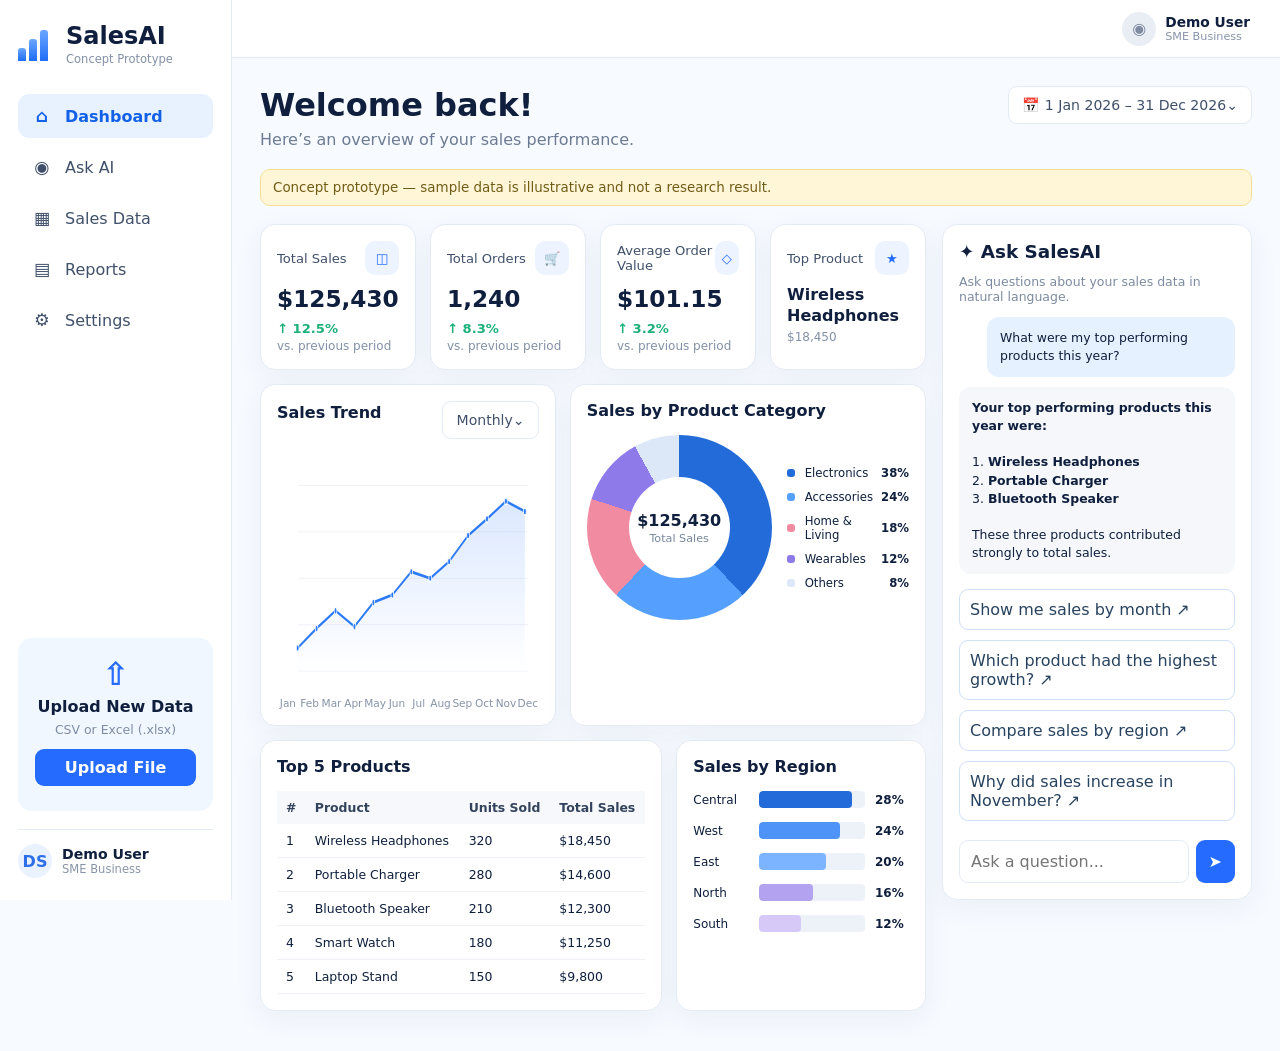
==== index.html @ ad4890ee "Add files via upload" ====
<!DOCTYPE html>
<html lang="en">
<head>
  <meta charset="UTF-8" />
  <meta name="viewport" content="width=device-width, initial-scale=1.0" />
  <title>SalesAI Prototype</title>
  <link rel="stylesheet" href="styles.css" />
</head>
<body>
  <div class="app-shell">
    <aside class="sidebar">
      <div class="brand">
        <div class="brand-icon">
          <span></span><span></span><span></span>
        </div>
        <div>
          <div class="brand-name">SalesAI</div>
          <div class="brand-sub">Concept Prototype</div>
        </div>
      </div>

      <nav class="nav">
        <button class="nav-item active" data-page="dashboard">
          <span class="nav-icon">⌂</span><span>Dashboard</span>
        </button>
        <button class="nav-item" data-page="ask-ai">
          <span class="nav-icon">◉</span><span>Ask AI</span>
        </button>
        <button class="nav-item" data-page="sales-data">
          <span class="nav-icon">▦</span><span>Sales Data</span>
        </button>
        <button class="nav-item" data-page="reports">
          <span class="nav-icon">▤</span><span>Reports</span>
        </button>
        <button class="nav-item" data-page="settings">
          <span class="nav-icon">⚙</span><span>Settings</span>
        </button>
      </nav>

      <div class="sidebar-spacer"></div>

      <div class="upload-card">
        <div class="upload-icon">⇧</div>
        <div class="upload-title">Upload New Data</div>
        <div class="upload-sub">CSV or Excel (.xlsx)</div>
        <label class="upload-btn">
          Upload File
          <input id="file-input" type="file" accept=".csv,.xlsx,.xls" />
        </label>
        <div id="file-name" class="file-name"></div>
      </div>

      <div class="profile">
        <div class="avatar">DS</div>
        <div>
          <div class="profile-name">Demo User</div>
          <div class="profile-sub">SME Business</div>
        </div>
      </div>
    </aside>

    <main class="main">
      <div class="topbar">
        <div class="mobile-brand">SalesAI</div>
        <div class="topbar-right">
          <div class="top-avatar">◉</div>
          <div>
            <div class="top-name">Demo User</div>
            <div class="top-sub">SME Business</div>
          </div>
        </div>
      </div>

      <section id="dashboard" class="page active-page">
        <div class="page-head">
          <div>
            <h1>Welcome back!</h1>
            <p>Here’s an overview of your sales performance.</p>
          </div>
          <div class="date-pill">📅 1 Jan 2026 – 31 Dec 2026⌄</div>
        </div>

        <div class="notice">Concept prototype — sample data is illustrative and not a research result.</div>

        <div class="dashboard-grid">
          <div class="content-column">
            <div class="kpi-grid">
              <div class="kpi-card">
                <div class="kpi-row"><span>Total Sales</span><div class="icon-chip">◫</div></div>
                <div class="kpi-value">$125,430</div>
                <div class="kpi-up">↑ 12.5%</div>
                <div class="muted">vs. previous period</div>
              </div>
              <div class="kpi-card">
                <div class="kpi-row"><span>Total Orders</span><div class="icon-chip">🛒</div></div>
                <div class="kpi-value">1,240</div>
                <div class="kpi-up">↑ 8.3%</div>
                <div class="muted">vs. previous period</div>
              </div>
              <div class="kpi-card">
                <div class="kpi-row"><span>Average Order Value</span><div class="icon-chip">◇</div></div>
                <div class="kpi-value">$101.15</div>
                <div class="kpi-up">↑ 3.2%</div>
                <div class="muted">vs. previous period</div>
              </div>
              <div class="kpi-card">
                <div class="kpi-row"><span>Top Product</span><div class="icon-chip">★</div></div>
                <div class="kpi-value product-name">Wireless Headphones</div>
                <div class="muted">$18,450</div>
              </div>
            </div>

            <div class="chart-row">
              <div class="card chart-card">
                <div class="card-title-row">
                  <h3>Sales Trend</h3>
                  <div class="mini-select">Monthly⌄</div>
                </div>
                <svg class="line-chart" viewBox="0 0 760 280" preserveAspectRatio="none" aria-label="Sales trend chart">
                  <defs>
                    <linearGradient id="areaGradient" x1="0" x2="0" y1="0" y2="1">
                      <stop offset="0%" stop-color="#4c8cff" stop-opacity=".20"/>
                      <stop offset="100%" stop-color="#4c8cff" stop-opacity="0"/>
                    </linearGradient>
                  </defs>
                  <g class="grid-lines">
                    <line x1="60" y1="50" x2="730" y2="50"/>
                    <line x1="60" y1="100" x2="730" y2="100"/>
                    <line x1="60" y1="150" x2="730" y2="150"/>
                    <line x1="60" y1="200" x2="730" y2="200"/>
                    <line x1="60" y1="250" x2="730" y2="250"/>
                  </g>
                  <path class="area" d="M60 225 L115 204 L170 185 L225 202 L280 176 L335 168 L390 143 L445 150 L500 132 L555 104 L610 86 L665 67 L720 78 L720 250 L60 250 Z"/>
                  <polyline class="trend-line" points="60,225 115,204 170,185 225,202 280,176 335,168 390,143 445,150 500,132 555,104 610,86 665,67 720,78"/>
                  <g class="points">
                    <circle cx="60" cy="225" r="4"/><circle cx="115" cy="204" r="4"/><circle cx="170" cy="185" r="4"/>
                    <circle cx="225" cy="202" r="4"/><circle cx="280" cy="176" r="4"/><circle cx="335" cy="168" r="4"/>
                    <circle cx="390" cy="143" r="4"/><circle cx="445" cy="150" r="4"/><circle cx="500" cy="132" r="4"/>
                    <circle cx="555" cy="104" r="4"/><circle cx="610" cy="86" r="4"/><circle cx="665" cy="67" r="4"/>
                    <circle cx="720" cy="78" r="4"/>
                  </g>
                </svg>
                <div class="month-labels">
                  <span>Jan</span><span>Feb</span><span>Mar</span><span>Apr</span><span>May</span><span>Jun</span>
                  <span>Jul</span><span>Aug</span><span>Sep</span><span>Oct</span><span>Nov</span><span>Dec</span>
                </div>
              </div>

              <div class="card donut-card">
                <h3>Sales by Product Category</h3>
                <div class="donut-wrap">
                  <div class="donut">
                    <div class="donut-center">
                      <strong>$125,430</strong>
                      <span>Total Sales</span>
                    </div>
                  </div>
                  <div class="legend">
                    <div><span class="dot d1"></span>Electronics <b>38%</b></div>
                    <div><span class="dot d2"></span>Accessories <b>24%</b></div>
                    <div><span class="dot d3"></span>Home & Living <b>18%</b></div>
                    <div><span class="dot d4"></span>Wearables <b>12%</b></div>
                    <div><span class="dot d5"></span>Others <b>8%</b></div>
                  </div>
                </div>
              </div>
            </div>

            <div class="bottom-row">
              <div class="card table-card">
                <h3>Top 5 Products</h3>
                <div class="table-wrap">
                  <table>
                    <thead><tr><th>#</th><th>Product</th><th>Units Sold</th><th>Total Sales</th></tr></thead>
                    <tbody>
                      <tr><td>1</td><td>Wireless Headphones</td><td>320</td><td>$18,450</td></tr>
                      <tr><td>2</td><td>Portable Charger</td><td>280</td><td>$14,600</td></tr>
                      <tr><td>3</td><td>Bluetooth Speaker</td><td>210</td><td>$12,300</td></tr>
                      <tr><td>4</td><td>Smart Watch</td><td>180</td><td>$11,250</td></tr>
                      <tr><td>5</td><td>Laptop Stand</td><td>150</td><td>$9,800</td></tr>
                    </tbody>
                  </table>
                </div>
              </div>

              <div class="card region-card">
                <h3>Sales by Region</h3>
                <div class="region-row"><span>Central</span><div class="bar-track"><div class="bar b1" style="width:88%"></div></div><b>28%</b></div>
                <div class="region-row"><span>West</span><div class="bar-track"><div class="bar b2" style="width:76%"></div></div><b>24%</b></div>
                <div class="region-row"><span>East</span><div class="bar-track"><div class="bar b3" style="width:63%"></div></div><b>20%</b></div>
                <div class="region-row"><span>North</span><div class="bar-track"><div class="bar b4" style="width:51%"></div></div><b>16%</b></div>
                <div class="region-row"><span>South</span><div class="bar-track"><div class="bar b5" style="width:39%"></div></div><b>12%</b></div>
              </div>
            </div>
          </div>

          <aside class="ai-panel card">
            <div class="ai-title">✦ Ask SalesAI</div>
            <p class="ai-sub">Ask questions about your sales data in natural language.</p>
            <div class="chat user">What were my top performing products this year?</div>
            <div class="chat ai">
              <b>Your top performing products this year were:</b><br><br>
              1. <strong>Wireless Headphones</strong><br>
              2. <strong>Portable Charger</strong><br>
              3. <strong>Bluetooth Speaker</strong><br><br>
              These three products contributed strongly to total sales.
            </div>
            <button class="suggestion" data-q="Show me sales by month">Show me sales by month ↗</button>
            <button class="suggestion" data-q="Which product had the highest growth?">Which product had the highest growth? ↗</button>
            <button class="suggestion" data-q="Compare sales by region">Compare sales by region ↗</button>
            <button class="suggestion" data-q="Why did sales increase in November?">Why did sales increase in November? ↗</button>
            <div class="ask-box">
              <input id="quick-question" placeholder="Ask a question..." />
              <button id="quick-send">➤</button>
            </div>
          </aside>
        </div>
      </section>

      <section id="ask-ai" class="page">
        <div class="page-head">
          <div><h1>Ask SalesAI</h1><p>Explore your business data in natural language.</p></div>
        </div>
        <div class="notice">Simulated interaction for the concept prototype.</div>
        <div class="card ai-page-card">
          <div id="chat-log" class="chat-log">
            <div class="chat user">What were my top-performing products this year?</div>
            <div class="chat ai">Your top-performing products were <strong>Wireless Headphones</strong>, <strong>Portable Charger</strong>, and <strong>Bluetooth Speaker</strong>.</div>
          </div>
          <div class="prompt-grid">
            <button class="prompt-chip">Show me sales by month</button>
            <button class="prompt-chip">Which product had the highest growth?</button>
            <button class="prompt-chip">Compare sales by region</button>
            <button class="prompt-chip">Why did sales increase in November?</button>
          </div>
          <div class="ask-box large">
            <input id="ai-input" placeholder="Ask anything about your sales..." />
            <button id="ai-send">Send</button>
          </div>
        </div>
      </section>

      <section id="sales-data" class="page">
        <div class="page-head">
          <div><h1>Sales Data</h1><p>View, filter and upload your business records.</p></div>
        </div>
        <div class="filter-row">
          <div class="filter-box">Date range<br><strong>Jan – Dec 2026</strong></div>
          <div class="filter-box">Products<br><strong>All products</strong></div>
          <div class="filter-box">Regions<br><strong>All regions</strong></div>
        </div>
        <div class="card data-card">
          <h3>Data Preview</h3>
          <div class="table-wrap">
            <table>
              <thead><tr><th>Date</th><th>Product</th><th>Category</th><th>Region</th><th>Qty</th><th>Revenue</th></tr></thead>
              <tbody>
                <tr><td>2026-01-04</td><td>Wireless Headphones</td><td>Electronics</td><td>Central</td><td>3</td><td>$174</td></tr>
                <tr><td>2026-01-06</td><td>Portable Charger</td><td>Accessories</td><td>West</td><td>4</td><td>$168</td></tr>
                <tr><td>2026-01-09</td><td>Bluetooth Speaker</td><td>Electronics</td><td>East</td><td>2</td><td>$82</td></tr>
                <tr><td>2026-01-10</td><td>Smart Watch</td><td>Wearables</td><td>Central</td><td>1</td><td>$63</td></tr>
                <tr><td>2026-01-12</td><td>Laptop Stand</td><td>Home & Living</td><td>South</td><td>2</td><td>$98</td></tr>
              </tbody>
            </table>
          </div>
        </div>
        <div class="card upload-big">
          <div class="upload-icon big">⇧</div>
          <h3>Upload New Data</h3>
          <p>CSV or Excel files can be added here in the future system.</p>
          <button class="primary-btn" id="fake-upload">Choose File</button>
        </div>
      </section>

      <section id="reports" class="page">
        <div class="page-head">
          <div><h1>Reports</h1><p>Example reports generated from business data.</p></div>
        </div>
        <div class="report-grid">
          <div class="report-card blue">
            <div class="report-icon">▤</div>
            <h3>Monthly Sales Report</h3>
            <p>Revenue, order volume, products and monthly trends.</p>
            <button class="secondary-btn">Preview</button>
          </div>
          <div class="report-card green">
            <div class="report-icon">★</div>
            <h3>Product Performance</h3>
            <p>Top products, low performers and category contribution.</p>
            <button class="secondary-btn">Preview</button>
          </div>
          <div class="report-card purple">
            <div class="report-icon">✦</div>
            <h3>AI Insight Summary</h3>
            <p>Plain-language summary of notable patterns and changes.</p>
            <button class="secondary-btn">Preview</button>
          </div>
        </div>
        <div class="card data-card">
          <h3>Recent Reports</h3>
          <div class="table-wrap">
            <table>
              <thead><tr><th>Report</th><th>Type</th><th>Status</th></tr></thead>
              <tbody>
                <tr><td>August Sales Summary</td><td>Monthly</td><td><span class="status-ready">Ready</span></td></tr>
                <tr><td>Q2 Product Performance</td><td>Product</td><td><span class="status-ready">Ready</span></td></tr>
                <tr><td>Regional Sales Review</td><td>Regional</td><td><span class="status-ready">Ready</span></td></tr>
              </tbody>
            </table>
          </div>
        </div>
      </section>

      <section id="settings" class="page">
        <div class="page-head">
          <div><h1>Settings</h1><p>Example account and dashboard preferences.</p></div>
        </div>
        <div class="settings-grid">
          <div class="card form-card">
            <label>Business Name<input value="Demo SME" /></label>
            <label>Industry<select><option>Retail</option><option>Food & Beverage</option><option>Online Business</option><option>Services</option></select></label>
            <label>Currency<select><option>BND</option><option>USD</option><option>MYR</option><option>SGD</option></select></label>
            <label>Default period<select><option>This year</option><option>This month</option><option>Last 3 months</option></select></label>
            <button class="primary-btn">Save Settings</button>
          </div>
          <div class="card settings-side">
            <h3>Preferences</h3>
            <div class="toggle-row"><span>Show AI explanations automatically</span><div class="switch on"></div></div>
            <div class="toggle-row"><span>Monthly summary notifications</span><div class="switch"></div></div>
            <div class="toggle-row"><span>Compact dashboard view</span><div class="switch"></div></div>
          </div>
        </div>
      </section>
    </main>
  </div>

  <div id="toast" class="toast"></div>
  <script src="script.js"></script>
</body>
</html>
---- styles.css ----
:root{
  --bg:#f7faff;
  --card:#ffffff;
  --text:#0f1f3d;
  --muted:#6c7b92;
  --line:#e5ebf4;
  --blue:#246bfe;
  --blue2:#5f9cff;
  --green:#1db17a;
  --purple:#8f7aea;
  --pink:#ef8aa8;
  --shadow:0 8px 30px rgba(34,65,115,.06);
}
*{box-sizing:border-box}
body{margin:0;font-family:Inter,ui-sans-serif,system-ui,-apple-system,BlinkMacSystemFont,"Segoe UI",sans-serif;background:var(--bg);color:var(--text)}
button,input,select{font:inherit}
button{cursor:pointer}
.app-shell{display:flex;min-height:100vh}
.sidebar{position:fixed;left:0;top:0;bottom:0;width:232px;background:#fff;border-right:1px solid var(--line);padding:22px 18px;display:flex;flex-direction:column;z-index:20}
.brand{display:flex;gap:12px;align-items:center;margin-bottom:28px}
.brand-icon{display:flex;align-items:flex-end;gap:3px;width:36px;height:34px}
.brand-icon span{display:block;width:8px;border-radius:3px 3px 0 0;background:linear-gradient(180deg,#6ca7ff,#1f6df6)}
.brand-icon span:nth-child(1){height:13px}.brand-icon span:nth-child(2){height:22px}.brand-icon span:nth-child(3){height:31px}
.brand-name{font-size:1.5rem;font-weight:800}.brand-sub{font-size:.72rem;color:#8391a6;margin-top:2px}
.nav{display:grid;gap:7px}.nav-item{display:flex;align-items:center;gap:12px;padding:12px 13px;border:0;border-radius:11px;background:transparent;color:#40506a;text-align:left}
.nav-item:hover{background:#f3f7fd}.nav-item.active{background:#e8f2ff;color:#1261e8;font-weight:700}
.nav-icon{font-size:1.1rem;width:22px;text-align:center}
.sidebar-spacer{flex:1}
.upload-card{background:#f1f7ff;border-radius:14px;padding:17px;text-align:center;margin-bottom:18px}
.upload-icon{font-size:2rem;color:var(--blue);font-weight:700}.upload-title{font-weight:700;margin-top:4px}.upload-sub{font-size:.78rem;color:#7e8da4;margin:6px 0 12px}
.upload-btn{display:block;background:var(--blue);color:#fff;border-radius:9px;padding:9px 12px;font-weight:700}.upload-btn input{display:none}.file-name{font-size:.7rem;color:#51617a;margin-top:8px;word-break:break-word}
.profile{display:flex;align-items:center;gap:10px;border-top:1px solid var(--line);padding-top:14px}.avatar{width:34px;height:34px;border-radius:50%;background:#eaf2ff;color:#2d6fe8;display:grid;place-items:center;font-weight:800}.profile-name{font-size:.88rem;font-weight:700}.profile-sub{font-size:.72rem;color:#8995a8}
.main{margin-left:232px;width:calc(100% - 232px);min-height:100vh}
.topbar{height:58px;background:#fff;border-bottom:1px solid var(--line);display:flex;align-items:center;justify-content:flex-end;padding:0 30px;position:sticky;top:0;z-index:15}
.topbar-right{display:flex;align-items:center;gap:9px}.top-avatar{width:34px;height:34px;border-radius:50%;background:#e9edf4;display:grid;place-items:center;color:#7f8ba0}.top-name{font-size:.86rem;font-weight:700}.top-sub{font-size:.7rem;color:#8794a8}
.mobile-brand{display:none;font-weight:800}
.page{display:none;padding:28px 28px 40px}.active-page{display:block}
.page-head{display:flex;justify-content:space-between;align-items:flex-start;margin-bottom:20px}.page-head h1{margin:0;font-size:2rem}.page-head p{margin:6px 0 0;color:var(--muted)}
.date-pill,.mini-select{border:1px solid var(--line);background:#fff;border-radius:9px;padding:10px 13px;color:#40506a;font-size:.88rem}
.notice{background:#fff6d7;border:1px solid #f6df95;color:#715c17;border-radius:10px;padding:10px 12px;margin-bottom:18px;font-size:.84rem}
.dashboard-grid{display:grid;grid-template-columns:minmax(0,1fr) 310px;gap:16px}.content-column{min-width:0}
.kpi-grid{display:grid;grid-template-columns:repeat(4,minmax(0,1fr));gap:14px}.kpi-card,.card{background:#fff;border:1px solid var(--line);border-radius:15px;box-shadow:var(--shadow)}
.kpi-card{padding:16px;min-height:132px}.kpi-row{display:flex;justify-content:space-between;align-items:center;color:#40506a;font-size:.82rem}.icon-chip{width:34px;height:34px;border-radius:10px;background:#edf4ff;display:grid;place-items:center;color:var(--blue)}
.kpi-value{font-size:1.45rem;font-weight:800;margin-top:10px}.product-name{font-size:1rem;line-height:1.3}.kpi-up{color:var(--green);font-weight:800;margin-top:9px;font-size:.82rem}.muted{color:#8290a6;font-size:.75rem;margin-top:3px}
.chart-row,.bottom-row{display:grid;grid-template-columns:1.45fr .9fr;gap:14px;margin-top:14px}.card{padding:16px}.card h3{margin:0 0 15px;font-size:1rem}.card-title-row{display:flex;align-items:center;justify-content:space-between}
.line-chart{width:100%;height:260px}.grid-lines line{stroke:#e8edf5;stroke-width:1}.area{fill:url(#areaGradient)}.trend-line{fill:none;stroke:#2c7af7;stroke-width:3}.points circle{fill:#2c7af7;stroke:#fff;stroke-width:2}.month-labels{display:grid;grid-template-columns:repeat(12,1fr);font-size:.66rem;color:#8592a6;text-align:center;margin-top:-6px}
.donut-wrap{display:flex;align-items:center;justify-content:space-between;gap:15px}.donut{width:185px;height:185px;border-radius:50%;background:conic-gradient(#236bd8 0 38%,#55a0ff 38% 62%,#f08ba2 62% 80%,#8f7aea 80% 92%,#dce7f7 92% 100%);position:relative}.donut:after{content:"";position:absolute;inset:42px;background:#fff;border-radius:50%}.donut-center{position:absolute;inset:0;z-index:2;display:grid;place-content:center;text-align:center}.donut-center strong{font-size:1rem}.donut-center span{font-size:.7rem;color:#78879c;margin-top:2px}.legend{flex:1;display:grid;gap:10px;font-size:.73rem}.legend div{display:grid;grid-template-columns:10px 1fr auto;gap:8px;align-items:center}.dot{width:8px;height:8px;border-radius:3px}.d1{background:#236bd8}.d2{background:#55a0ff}.d3{background:#f08ba2}.d4{background:#8f7aea}.d5{background:#dce7f7}
.table-wrap{overflow-x:auto}table{width:100%;border-collapse:collapse;font-size:.78rem}th{background:#f6f8fc;color:#34435c;text-align:left;padding:9px}td{padding:9px;border-bottom:1px solid #eef2f7}.region-row{display:grid;grid-template-columns:56px 1fr 34px;gap:10px;align-items:center;margin:14px 0;font-size:.75rem}.bar-track{height:17px;background:#edf2f8;border-radius:4px;overflow:hidden}.bar{height:100%;border-radius:4px}.b1{background:#236bd8}.b2{background:#4d93f8}.b3{background:#7db4ff}.b4{background:#b3a2ef}.b5{background:#d7c9f7}
.ai-panel{align-self:start;position:sticky;top:74px}.ai-title{font-size:1.15rem;font-weight:800}.ai-sub{font-size:.78rem;color:#7d8aa0}.chat{border-radius:12px;padding:12px 13px;font-size:.78rem;line-height:1.45;margin:10px 0}.chat.user{background:#e6f1ff;margin-left:28px}.chat.ai{background:#f5f7fb}.suggestion{width:100%;text-align:left;background:#fff;border:1px solid #cfe0f7;border-radius:9px;padding:10px;margin:5px 0;color:#28435f}.suggestion:hover{background:#f5f9ff}.ask-box{display:flex;gap:7px;margin-top:14px}.ask-box input{flex:1;border:1px solid var(--line);border-radius:9px;padding:11px}.ask-box button{border:0;border-radius:9px;background:var(--blue);color:#fff;padding:0 13px}.ask-box.large{margin-top:18px}.chat-log{min-height:240px}.prompt-grid{display:grid;grid-template-columns:repeat(2,minmax(0,1fr));gap:10px}.prompt-chip{border:1px solid #dce7f7;background:#fff;border-radius:10px;padding:11px;text-align:left}
.ai-page-card{max-width:900px}.filter-row{display:grid;grid-template-columns:repeat(3,1fr);gap:12px;margin-bottom:14px}.filter-box{background:#fff;border:1px solid var(--line);border-radius:12px;padding:13px;color:#8390a4;font-size:.76rem}.filter-box strong{display:block;color:#243550;margin-top:5px}
.data-card{margin-bottom:14px}.upload-big{text-align:center;padding:35px}.upload-icon.big{font-size:3rem}.primary-btn,.secondary-btn{border:0;border-radius:9px;padding:10px 14px;font-weight:700}.primary-btn{background:var(--blue);color:#fff}.secondary-btn{background:#fff;border:1px solid var(--line);color:#30425e}
.report-grid{display:grid;grid-template-columns:repeat(3,1fr);gap:14px;margin-bottom:14px}.report-card{border-radius:15px;padding:20px;border:1px solid var(--line)}.report-card.blue{background:#eef6ff}.report-card.green{background:#effaf4}.report-card.purple{background:#f4efff}.report-icon{font-size:1.7rem}.report-card h3{margin:10px 0 6px}.report-card p{color:#64738a;font-size:.82rem}.status-ready{background:#eaf8f0;color:#14825d;padding:4px 8px;border-radius:999px;font-size:.7rem;font-weight:700}
.settings-grid{display:grid;grid-template-columns:1.2fr .8fr;gap:14px}.form-card{display:grid;gap:14px}.form-card label{font-size:.8rem;color:#4c5d75;display:grid;gap:6px}.form-card input,.form-card select{border:1px solid var(--line);border-radius:9px;padding:10px;background:#fff}.settings-side h3{margin-top:0}.toggle-row{display:flex;justify-content:space-between;gap:12px;padding:14px 0;border-bottom:1px solid #eef2f6;font-size:.82rem}.switch{width:42px;height:24px;border-radius:999px;background:#d6dde8;position:relative}.switch:after{content:"";position:absolute;width:18px;height:18px;border-radius:50%;background:#fff;top:3px;left:3px;box-shadow:0 1px 5px rgba(0,0,0,.1)}.switch.on{background:#2f7bf0}.switch.on:after{left:21px}
.toast{position:fixed;right:22px;bottom:22px;background:#12233f;color:#fff;padding:12px 16px;border-radius:10px;box-shadow:0 10px 30px rgba(10,25,50,.2);opacity:0;pointer-events:none;transform:translateY(10px);transition:.2s;z-index:100}.toast.show{opacity:1;transform:none}

@media(max-width:1150px){
  .dashboard-grid{grid-template-columns:1fr}.ai-panel{position:static}
  .kpi-grid{grid-template-columns:repeat(2,1fr)}
}
@media(max-width:860px){
  .sidebar{position:static;width:100%;height:auto;padding:12px;display:block;border-right:0;border-bottom:1px solid var(--line)}
  .brand{margin-bottom:10px}.nav{display:flex;overflow-x:auto}.nav-item{white-space:nowrap}.sidebar-spacer,.upload-card,.profile{display:none}
  .main{margin-left:0;width:100%}.topbar{display:none}.page{padding:18px}.chart-row,.bottom-row,.report-grid,.settings-grid{grid-template-columns:1fr}.kpi-grid{grid-template-columns:1fr 1fr}
  .page-head{gap:12px}.date-pill{display:none}.donut-wrap{justify-content:flex-start}.filter-row{grid-template-columns:1fr}
}
@media(max-width:560px){
  .kpi-grid{grid-template-columns:1fr}.prompt-grid{grid-template-columns:1fr}.page-head h1{font-size:1.55rem}.donut-wrap{flex-direction:column;align-items:flex-start}.month-labels{font-size:.55rem}
}
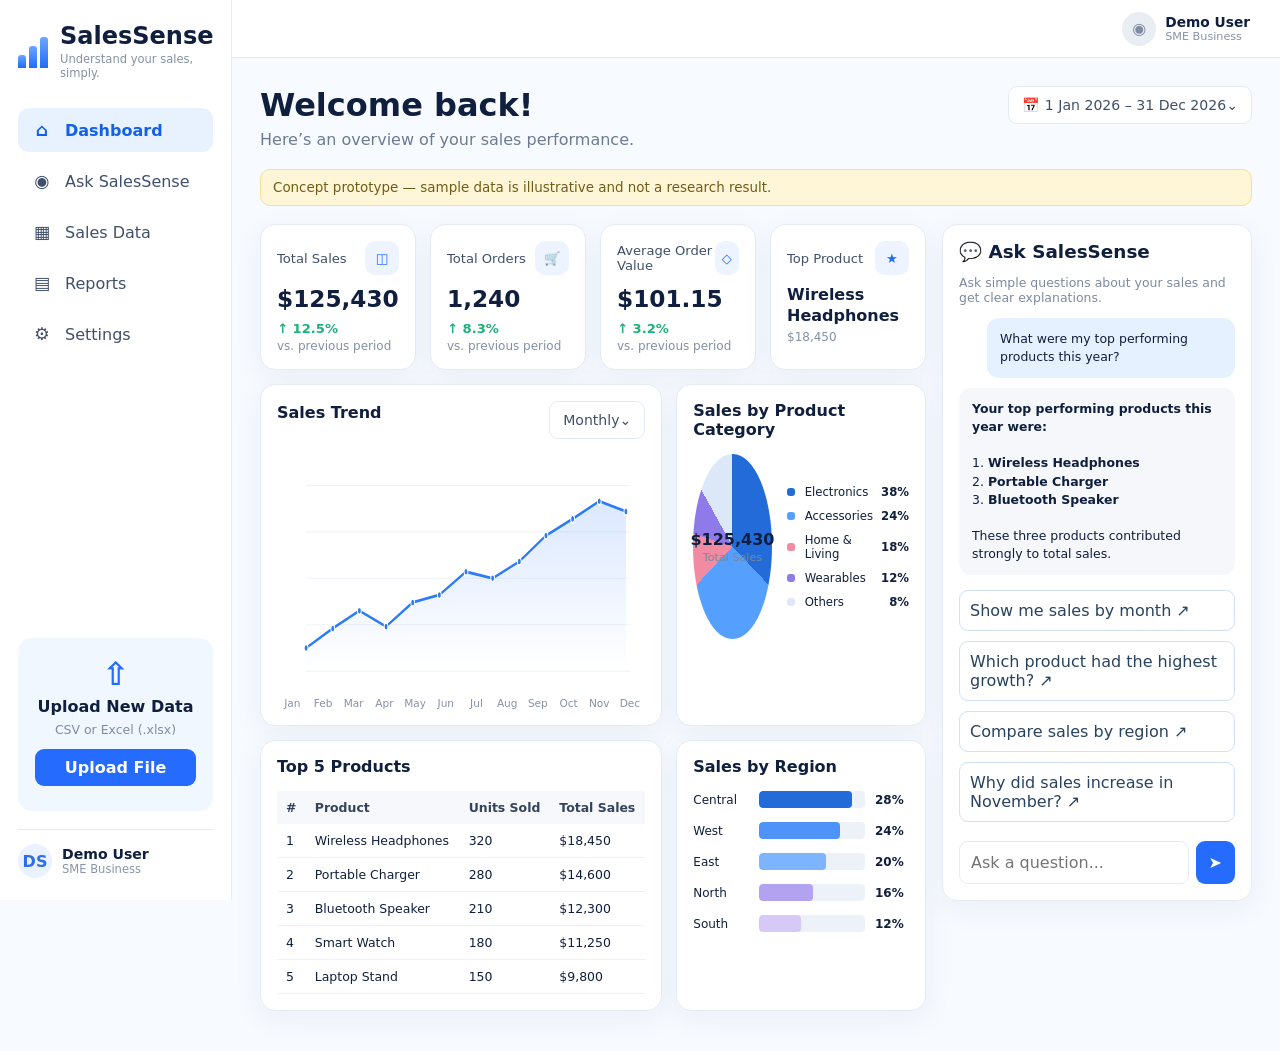
==== commit b23ac107: "Rename SalesSense_Single_File_Prototype.html to index.html" ====
--- a/index.html
+++ b/index.html
@@ -3,8 +3,345 @@
 <head>
   <meta charset="UTF-8" />
   <meta name="viewport" content="width=device-width, initial-scale=1.0" />
-  <title>SalesAI Prototype</title>
-  <link rel="stylesheet" href="styles.css" />
+  <title>SalesSense Prototype</title>
+  <style>
+
+:root{
+  --bg:#f7faff;
+  --card:#ffffff;
+  --text:#0f1f3d;
+  --muted:#6c7b92;
+  --line:#e5ebf4;
+  --blue:#246bfe;
+  --blue2:#5f9cff;
+  --green:#1db17a;
+  --purple:#8f7aea;
+  --pink:#ef8aa8;
+  --shadow:0 8px 30px rgba(34,65,115,.06);
+}
+*{box-sizing:border-box}
+body{margin:0;font-family:Inter,ui-sans-serif,system-ui,-apple-system,BlinkMacSystemFont,"Segoe UI",sans-serif;background:var(--bg);color:var(--text)}
+button,input,select{font:inherit}
+button{cursor:pointer}
+.app-shell{display:flex;min-height:100vh}
+.sidebar{position:fixed;left:0;top:0;bottom:0;width:232px;background:#fff;border-right:1px solid var(--line);padding:22px 18px;display:flex;flex-direction:column;z-index:20}
+.brand{display:flex;gap:12px;align-items:center;margin-bottom:28px}
+.brand-icon{display:flex;align-items:flex-end;gap:3px;width:36px;height:34px}
+.brand-icon span{display:block;width:8px;border-radius:3px 3px 0 0;background:linear-gradient(180deg,#6ca7ff,#1f6df6)}
+.brand-icon span:nth-child(1){height:13px}.brand-icon span:nth-child(2){height:22px}.brand-icon span:nth-child(3){height:31px}
+.brand-name{font-size:1.5rem;font-weight:800}.brand-sub{font-size:.72rem;color:#8391a6;margin-top:2px}
+.nav{display:grid;gap:7px}.nav-item{display:flex;align-items:center;gap:12px;padding:12px 13px;border:0;border-radius:11px;background:transparent;color:#40506a;text-align:left}
+.nav-item:hover{background:#f3f7fd}.nav-item.active{background:#e8f2ff;color:#1261e8;font-weight:700}
+.nav-icon{font-size:1.1rem;width:22px;text-align:center}
+.sidebar-spacer{flex:1}
+.upload-card{background:#f1f7ff;border-radius:14px;padding:17px;text-align:center;margin-bottom:18px}
+.upload-icon{font-size:2rem;color:var(--blue);font-weight:700}.upload-title{font-weight:700;margin-top:4px}.upload-sub{font-size:.78rem;color:#7e8da4;margin:6px 0 12px}
+.upload-btn{display:block;background:var(--blue);color:#fff;border-radius:9px;padding:9px 12px;font-weight:700}.upload-btn input{display:none}.file-name{font-size:.7rem;color:#51617a;margin-top:8px;word-break:break-word}
+.profile{display:flex;align-items:center;gap:10px;border-top:1px solid var(--line);padding-top:14px}.avatar{width:34px;height:34px;border-radius:50%;background:#eaf2ff;color:#2d6fe8;display:grid;place-items:center;font-weight:800}.profile-name{font-size:.88rem;font-weight:700}.profile-sub{font-size:.72rem;color:#8995a8}
+.main{margin-left:232px;width:calc(100% - 232px);min-height:100vh}
+.topbar{height:58px;background:#fff;border-bottom:1px solid var(--line);display:flex;align-items:center;justify-content:flex-end;padding:0 30px;position:sticky;top:0;z-index:15}
+.topbar-right{display:flex;align-items:center;gap:9px}.top-avatar{width:34px;height:34px;border-radius:50%;background:#e9edf4;display:grid;place-items:center;color:#7f8ba0}.top-name{font-size:.86rem;font-weight:700}.top-sub{font-size:.7rem;color:#8794a8}
+.mobile-brand{display:none;font-weight:800}
+.page{display:none;padding:28px 28px 40px}.active-page{display:block}
+.page-head{display:flex;justify-content:space-between;align-items:flex-start;margin-bottom:20px}.page-head h1{margin:0;font-size:2rem}.page-head p{margin:6px 0 0;color:var(--muted)}
+.date-pill,.mini-select{border:1px solid var(--line);background:#fff;border-radius:9px;padding:10px 13px;color:#40506a;font-size:.88rem}
+.notice{background:#fff6d7;border:1px solid #f6df95;color:#715c17;border-radius:10px;padding:10px 12px;margin-bottom:18px;font-size:.84rem}
+.dashboard-grid{display:grid;grid-template-columns:minmax(0,1fr) 310px;gap:16px}.content-column{min-width:0}
+.kpi-grid{display:grid;grid-template-columns:repeat(4,minmax(0,1fr));gap:14px}.kpi-card,.card{background:#fff;border:1px solid var(--line);border-radius:15px;box-shadow:var(--shadow)}
+.kpi-card{padding:16px;min-height:132px}.kpi-row{display:flex;justify-content:space-between;align-items:center;color:#40506a;font-size:.82rem}.icon-chip{width:34px;height:34px;border-radius:10px;background:#edf4ff;display:grid;place-items:center;color:var(--blue)}
+.kpi-value{font-size:1.45rem;font-weight:800;margin-top:10px}.product-name{font-size:1rem;line-height:1.3}.kpi-up{color:var(--green);font-weight:800;margin-top:9px;font-size:.82rem}.muted{color:#8290a6;font-size:.75rem;margin-top:3px}
+.chart-row,.bottom-row{display:grid;grid-template-columns:1.45fr .9fr;gap:14px;margin-top:14px}.card{padding:16px}.card h3{margin:0 0 15px;font-size:1rem}.card-title-row{display:flex;align-items:center;justify-content:space-between}
+.line-chart{width:100%;height:260px}.grid-lines line{stroke:#e8edf5;stroke-width:1}.area{fill:url(#areaGradient)}.trend-line{fill:none;stroke:#2c7af7;stroke-width:3}.points circle{fill:#2c7af7;stroke:#fff;stroke-width:2}.month-labels{display:grid;grid-template-columns:repeat(12,1fr);font-size:.66rem;color:#8592a6;text-align:center;margin-top:-6px}
+.donut-wrap{display:flex;align-items:center;justify-content:space-between;gap:15px}.donut{width:185px;height:185px;border-radius:50%;background:conic-gradient(#236bd8 0 38%,#55a0ff 38% 62%,#f08ba2 62% 80%,#8f7aea 80% 92%,#dce7f7 92% 100%);position:relative}.donut:after{content:"";position:absolute;inset:42px;background:#fff;border-radius:50%}.donut-center{position:absolute;inset:0;z-index:2;display:grid;place-content:center;text-align:center}.donut-center strong{font-size:1rem}.donut-center span{font-size:.7rem;color:#78879c;margin-top:2px}.legend{flex:1;display:grid;gap:10px;font-size:.73rem}.legend div{display:grid;grid-template-columns:10px 1fr auto;gap:8px;align-items:center}.dot{width:8px;height:8px;border-radius:3px}.d1{background:#236bd8}.d2{background:#55a0ff}.d3{background:#f08ba2}.d4{background:#8f7aea}.d5{background:#dce7f7}
+.table-wrap{overflow-x:auto}table{width:100%;border-collapse:collapse;font-size:.78rem}th{background:#f6f8fc;color:#34435c;text-align:left;padding:9px}td{padding:9px;border-bottom:1px solid #eef2f7}.region-row{display:grid;grid-template-columns:56px 1fr 34px;gap:10px;align-items:center;margin:14px 0;font-size:.75rem}.bar-track{height:17px;background:#edf2f8;border-radius:4px;overflow:hidden}.bar{height:100%;border-radius:4px}.b1{background:#236bd8}.b2{background:#4d93f8}.b3{background:#7db4ff}.b4{background:#b3a2ef}.b5{background:#d7c9f7}
+.ai-panel{align-self:start;position:sticky;top:74px}.ai-title{font-size:1.15rem;font-weight:800}.ai-sub{font-size:.78rem;color:#7d8aa0}.chat{border-radius:12px;padding:12px 13px;font-size:.78rem;line-height:1.45;margin:10px 0}.chat.user{background:#e6f1ff;margin-left:28px}.chat.ai{background:#f5f7fb}.suggestion{width:100%;text-align:left;background:#fff;border:1px solid #cfe0f7;border-radius:9px;padding:10px;margin:5px 0;color:#28435f}.suggestion:hover{background:#f5f9ff}.ask-box{display:flex;gap:7px;margin-top:14px}.ask-box input{flex:1;border:1px solid var(--line);border-radius:9px;padding:11px}.ask-box button{border:0;border-radius:9px;background:var(--blue);color:#fff;padding:0 13px}.ask-box.large{margin-top:18px}.chat-log{min-height:240px}.prompt-grid{display:grid;grid-template-columns:repeat(2,minmax(0,1fr));gap:10px}.prompt-chip{border:1px solid #dce7f7;background:#fff;border-radius:10px;padding:11px;text-align:left}
+.ai-page-card{max-width:900px}.filter-row{display:grid;grid-template-columns:repeat(3,1fr);gap:12px;margin-bottom:14px}.filter-box{background:#fff;border:1px solid var(--line);border-radius:12px;padding:13px;color:#8390a4;font-size:.76rem}.filter-box strong{display:block;color:#243550;margin-top:5px}
+.data-card{margin-bottom:14px}.upload-big{text-align:center;padding:35px}.upload-icon.big{font-size:3rem}.primary-btn,.secondary-btn{border:0;border-radius:9px;padding:10px 14px;font-weight:700}.primary-btn{background:var(--blue);color:#fff}.secondary-btn{background:#fff;border:1px solid var(--line);color:#30425e}
+.report-grid{display:grid;grid-template-columns:repeat(3,1fr);gap:14px;margin-bottom:14px}.report-card{border-radius:15px;padding:20px;border:1px solid var(--line)}.report-card.blue{background:#eef6ff}.report-card.green{background:#effaf4}.report-card.purple{background:#f4efff}.report-icon{font-size:1.7rem}.report-card h3{margin:10px 0 6px}.report-card p{color:#64738a;font-size:.82rem}.status-ready{background:#eaf8f0;color:#14825d;padding:4px 8px;border-radius:999px;font-size:.7rem;font-weight:700}
+.settings-grid{display:grid;grid-template-columns:1.2fr .8fr;gap:14px}.form-card{display:grid;gap:14px}.form-card label{font-size:.8rem;color:#4c5d75;display:grid;gap:6px}.form-card input,.form-card select{border:1px solid var(--line);border-radius:9px;padding:10px;background:#fff}.settings-side h3{margin-top:0}.toggle-row{display:flex;justify-content:space-between;gap:12px;padding:14px 0;border-bottom:1px solid #eef2f6;font-size:.82rem}.switch{width:42px;height:24px;border-radius:999px;background:#d6dde8;position:relative}.switch:after{content:"";position:absolute;width:18px;height:18px;border-radius:50%;background:#fff;top:3px;left:3px;box-shadow:0 1px 5px rgba(0,0,0,.1)}.switch.on{background:#2f7bf0}.switch.on:after{left:21px}
+.toast{position:fixed;right:22px;bottom:22px;background:#12233f;color:#fff;padding:12px 16px;border-radius:10px;box-shadow:0 10px 30px rgba(10,25,50,.2);opacity:0;pointer-events:none;transform:translateY(10px);transition:.2s;z-index:100}.toast.show{opacity:1;transform:none}
+
+@media(max-width:1150px){
+  .dashboard-grid{grid-template-columns:1fr}.ai-panel{position:static}
+  .kpi-grid{grid-template-columns:repeat(2,1fr)}
+}
+@media(max-width:860px){
+  .sidebar{position:static;width:100%;height:auto;padding:12px;display:block;border-right:0;border-bottom:1px solid var(--line)}
+  .brand{margin-bottom:10px}.nav{display:flex;overflow-x:auto}.nav-item{white-space:nowrap}.sidebar-spacer,.upload-card,.profile{display:none}
+  .main{margin-left:0;width:100%}.topbar{display:none}.page{padding:18px}.chart-row,.bottom-row,.report-grid,.settings-grid{grid-template-columns:1fr}.kpi-grid{grid-template-columns:1fr 1fr}
+  .page-head{gap:12px}.date-pill{display:none}.donut-wrap{justify-content:flex-start}.filter-row{grid-template-columns:1fr}
+}
+@media(max-width:560px){
+  .kpi-grid{grid-template-columns:1fr}.prompt-grid{grid-template-columns:1fr}.page-head h1{font-size:1.55rem}.donut-wrap{flex-direction:column;align-items:flex-start}.month-labels{font-size:.55rem}
+}
+
+
+/* =========================================================
+   SalesSense responsive mobile enhancements
+   ========================================================= */
+
+.mobile-nav-label,
+.mobile-tip { display:none; }
+
+.content-column,
+.card,
+.kpi-card,
+.ai-panel,
+.table-card,
+.region-card,
+.chart-card,
+.donut-card { min-width:0; }
+
+svg, img { max-width:100%; }
+
+.table-wrap {
+    width:100%;
+    overflow-x:auto;
+    -webkit-overflow-scrolling:touch;
+}
+
+/* Tablet */
+@media (max-width:1050px) {
+    .dashboard-grid { grid-template-columns:1fr; }
+    .ai-panel { position:static; top:auto; }
+    .chart-row,
+    .bottom-row { grid-template-columns:1fr 1fr; }
+}
+
+/* Phones and small tablets */
+@media (max-width:760px) {
+    body { overflow-x:hidden; }
+
+    .app-shell {
+        display:block;
+        min-height:100vh;
+    }
+
+    .sidebar {
+        position:sticky;
+        top:0;
+        left:auto;
+        bottom:auto;
+        width:100%;
+        height:auto;
+        padding:10px 12px 8px;
+        display:block;
+        background:rgba(255,255,255,.98);
+        border-right:0;
+        border-bottom:1px solid var(--line);
+        z-index:50;
+        backdrop-filter:blur(10px);
+    }
+
+    .brand {
+        margin:0 0 8px;
+        gap:9px;
+    }
+    .brand-icon {
+        width:27px;
+        height:27px;
+    }
+    .brand-icon span { width:6px; }
+    .brand-icon span:nth-child(1){height:10px}
+    .brand-icon span:nth-child(2){height:17px}
+    .brand-icon span:nth-child(3){height:24px}
+    .brand-name { font-size:1.05rem; }
+    .brand-sub {
+        font-size:.62rem;
+        max-width:none;
+    }
+
+    .mobile-nav-label {
+        display:block;
+        font-size:.66rem;
+        color:#8490a4;
+        margin:2px 0 5px;
+    }
+
+    .nav {
+        display:flex;
+        gap:7px;
+        overflow-x:auto;
+        padding-bottom:3px;
+        scrollbar-width:none;
+        -webkit-overflow-scrolling:touch;
+    }
+    .nav::-webkit-scrollbar { display:none; }
+
+    .nav-item {
+        flex:0 0 auto;
+        min-height:42px;
+        padding:9px 11px;
+        border:1px solid #e7edf6;
+        border-radius:10px;
+        background:#fff;
+        white-space:nowrap;
+        font-size:.78rem;
+    }
+    .nav-item.active {
+        background:#e8f2ff;
+        border-color:#cddffc;
+    }
+    .nav-icon {
+        width:auto;
+        font-size:.9rem;
+    }
+
+    .sidebar-spacer,
+    .sidebar > .upload-card,
+    .sidebar > .profile {
+        display:none;
+    }
+
+    .main {
+        margin-left:0;
+        width:100%;
+        min-width:0;
+    }
+
+    .topbar { display:none; }
+
+    .page {
+        padding:15px 12px 28px;
+    }
+
+    .page-head {
+        display:block;
+        margin-bottom:14px;
+    }
+    .page-head h1 { font-size:1.55rem; }
+    .page-head p {
+        font-size:.88rem;
+        line-height:1.45;
+    }
+    .date-pill { display:none; }
+
+    .notice {
+        font-size:.74rem;
+        line-height:1.4;
+        padding:9px 10px;
+        margin-bottom:8px;
+    }
+    .mobile-tip {
+        display:block;
+        color:#738197;
+        font-size:.7rem;
+        margin:0 0 13px;
+    }
+
+    .kpi-grid {
+        grid-template-columns:repeat(2,minmax(0,1fr));
+        gap:9px;
+    }
+    .kpi-card {
+        min-height:112px;
+        padding:13px;
+        border-radius:14px;
+    }
+    .kpi-label { font-size:.72rem; }
+    .kpi-value {
+        font-size:1.15rem;
+        overflow-wrap:anywhere;
+    }
+    .product-name { font-size:.85rem; }
+    .kpi-delta,
+    .kpi-muted { font-size:.68rem; }
+
+    .dashboard-grid,
+    .chart-row,
+    .bottom-row,
+    .report-grid,
+    .settings-grid,
+    .filter-row {
+        grid-template-columns:1fr;
+        gap:10px;
+    }
+
+    .card {
+        border-radius:14px;
+        padding:13px;
+    }
+    .card h3 { font-size:.95rem; }
+
+    .line-chart { height:220px; }
+    .month-labels {
+        font-size:.55rem;
+        gap:0;
+    }
+    .mini-select {
+        font-size:.68rem;
+        padding:7px 9px;
+    }
+
+    .donut-wrap {
+        flex-direction:column;
+        align-items:center;
+        gap:12px;
+    }
+    .donut {
+        width:165px;
+        height:165px;
+    }
+    .donut:after { inset:38px; }
+    .legend { width:100%; }
+
+    table {
+        min-width:560px;
+        font-size:.72rem;
+    }
+    th, td { white-space:nowrap; }
+
+    .region-row {
+        grid-template-columns:54px minmax(0,1fr) 30px;
+        gap:7px;
+    }
+
+    .ai-panel { position:static; }
+    .chat {
+        max-width:94%;
+        font-size:.76rem;
+    }
+    .chat.user { margin-left:18px; }
+    .prompt-grid { grid-template-columns:1fr; }
+    .prompt-chip,
+    .suggestion {
+        min-height:44px;
+        font-size:.76rem;
+    }
+    .ask-box { gap:6px; }
+    .ask-box input {
+        min-width:0;
+        font-size:.8rem;
+    }
+    .ask-box button {
+        min-width:46px;
+        min-height:44px;
+    }
+
+    .filter-box { min-height:64px; }
+
+    .report-card { padding:16px; }
+    .form-card input,
+    .form-card select,
+    .primary-btn,
+    .secondary-btn {
+        min-height:44px;
+    }
+}
+
+/* Very small phones */
+@media (max-width:420px) {
+    .page {
+        padding-left:10px;
+        padding-right:10px;
+    }
+    .kpi-grid { grid-template-columns:1fr; }
+    .kpi-card { min-height:auto; }
+    .page-head h1 { font-size:1.4rem; }
+    .month-labels span:nth-child(even) { display:none; }
+}
+
+</style>
 </head>
 <body>
   <div class="app-shell">
@@ -14,17 +351,18 @@
           <span></span><span></span><span></span>
         </div>
         <div>
-          <div class="brand-name">SalesAI</div>
-          <div class="brand-sub">Concept Prototype</div>
+          <div class="brand-name">SalesSense</div>
+          <div class="brand-sub">Understand your sales, simply.</div>
         </div>
       </div>
 
+      <div class="mobile-nav-label">Explore SalesSense</div>
       <nav class="nav">
         <button class="nav-item active" data-page="dashboard">
           <span class="nav-icon">⌂</span><span>Dashboard</span>
         </button>
         <button class="nav-item" data-page="ask-ai">
-          <span class="nav-icon">◉</span><span>Ask AI</span>
+          <span class="nav-icon">◉</span><span>Ask SalesSense</span>
         </button>
         <button class="nav-item" data-page="sales-data">
           <span class="nav-icon">▦</span><span>Sales Data</span>
@@ -61,7 +399,7 @@
 
     <main class="main">
       <div class="topbar">
-        <div class="mobile-brand">SalesAI</div>
+        <div class="mobile-brand">SalesSense</div>
         <div class="topbar-right">
           <div class="top-avatar">◉</div>
           <div>
@@ -81,6 +419,7 @@
         </div>
 
         <div class="notice">Concept prototype — sample data is illustrative and not a research result.</div>
+<div class="mobile-tip">Swipe the menu above to explore the prototype.</div>
 
         <div class="dashboard-grid">
           <div class="content-column">
@@ -195,8 +534,8 @@
           </div>
 
           <aside class="ai-panel card">
-            <div class="ai-title">✦ Ask SalesAI</div>
-            <p class="ai-sub">Ask questions about your sales data in natural language.</p>
+            <div class="ai-title">💬 Ask SalesSense</div>
+            <p class="ai-sub">Ask simple questions about your sales and get clear explanations.</p>
             <div class="chat user">What were my top performing products this year?</div>
             <div class="chat ai">
               <b>Your top performing products this year were:</b><br><br>
@@ -219,9 +558,9 @@
 
       <section id="ask-ai" class="page">
         <div class="page-head">
-          <div><h1>Ask SalesAI</h1><p>Explore your business data in natural language.</p></div>
-        </div>
-        <div class="notice">Simulated interaction for the concept prototype.</div>
+          <div><h1>Ask SalesSense</h1><p>Explore your business data using simple questions.</p></div>
+        </div>
+        <div class="notice">Example guided interaction for the concept prototype.</div>
         <div class="card ai-page-card">
           <div id="chat-log" class="chat-log">
             <div class="chat user">What were my top-performing products this year?</div>
@@ -291,7 +630,7 @@
           </div>
           <div class="report-card purple">
             <div class="report-icon">✦</div>
-            <h3>AI Insight Summary</h3>
+            <h3>Business Insight Summary</h3>
             <p>Plain-language summary of notable patterns and changes.</p>
             <button class="secondary-btn">Preview</button>
           </div>
@@ -335,6 +674,105 @@
   </div>
 
   <div id="toast" class="toast"></div>
-  <script src="script.js"></script>
+  <script>
+
+const navButtons = document.querySelectorAll('.nav-item');
+const pages = document.querySelectorAll('.page');
+const toast = document.getElementById('toast');
+
+function showPage(id){
+  pages.forEach(p => p.classList.toggle('active-page', p.id === id));
+  navButtons.forEach(b => b.classList.toggle('active', b.dataset.page === id));
+  window.scrollTo({top:0, behavior:'smooth'});
+}
+
+navButtons.forEach(btn => {
+  btn.addEventListener('click', () => showPage(btn.dataset.page));
+});
+
+function showToast(message){
+  toast.textContent = message;
+  toast.classList.add('show');
+  clearTimeout(window.toastTimer);
+  window.toastTimer = setTimeout(()=>toast.classList.remove('show'), 2200);
+}
+
+document.getElementById('file-input')?.addEventListener('change', e => {
+  const file = e.target.files[0];
+  document.getElementById('file-name').textContent = file ? file.name : '';
+  if(file) showToast('Demo upload selected: ' + file.name);
+});
+
+document.getElementById('fake-upload')?.addEventListener('click', () => {
+  showToast('Upload interaction shown for prototype only.');
+});
+
+const quickInput = document.getElementById('quick-question');
+document.querySelectorAll('.suggestion').forEach(btn => {
+  btn.addEventListener('click', () => {
+    quickInput.value = btn.dataset.q;
+    showPage('ask-ai');
+    const aiInput = document.getElementById('ai-input');
+    setTimeout(() => {
+      aiInput.value = btn.dataset.q;
+      aiInput.focus();
+    }, 100);
+  });
+});
+
+document.getElementById('quick-send')?.addEventListener('click', () => {
+  if(!quickInput.value.trim()) return;
+  showPage('ask-ai');
+  const aiInput = document.getElementById('ai-input');
+  setTimeout(() => {
+    aiInput.value = quickInput.value;
+    document.getElementById('ai-send').click();
+  }, 100);
+});
+
+function addChat(text){
+  const log = document.getElementById('chat-log');
+  const user = document.createElement('div');
+  user.className = 'chat user';
+  user.textContent = text;
+  log.appendChild(user);
+
+  const ai = document.createElement('div');
+  ai.className = 'chat ai';
+  ai.innerHTML = '<strong>SalesSense:</strong><br>This is a simulated prototype response. In the full research system, SalesSense would respond using the uploaded sales data and calculated analytics.';
+  log.appendChild(ai);
+  log.scrollTop = log.scrollHeight;
+}
+
+document.getElementById('ai-send')?.addEventListener('click', () => {
+  const input = document.getElementById('ai-input');
+  const text = input.value.trim();
+  if(!text) return;
+  addChat(text);
+  input.value = '';
+});
+
+document.getElementById('ai-input')?.addEventListener('keydown', e => {
+  if(e.key === 'Enter') document.getElementById('ai-send').click();
+});
+
+document.querySelectorAll('.prompt-chip').forEach(btn => {
+  btn.addEventListener('click', () => {
+    document.getElementById('ai-input').value = btn.textContent;
+    document.getElementById('ai-input').focus();
+  });
+});
+
+document.querySelectorAll('.secondary-btn').forEach(btn => {
+  btn.addEventListener('click', () => showToast('Preview shown as a concept feature.'));
+});
+
+document.querySelectorAll('.switch').forEach(sw => {
+  sw.addEventListener('click', () => sw.classList.toggle('on'));
+});
+
+document.querySelector('.primary-btn')?.addEventListener('click', () => showToast('Settings saved in prototype.'));
+
+</script>
 </body>
 </html>
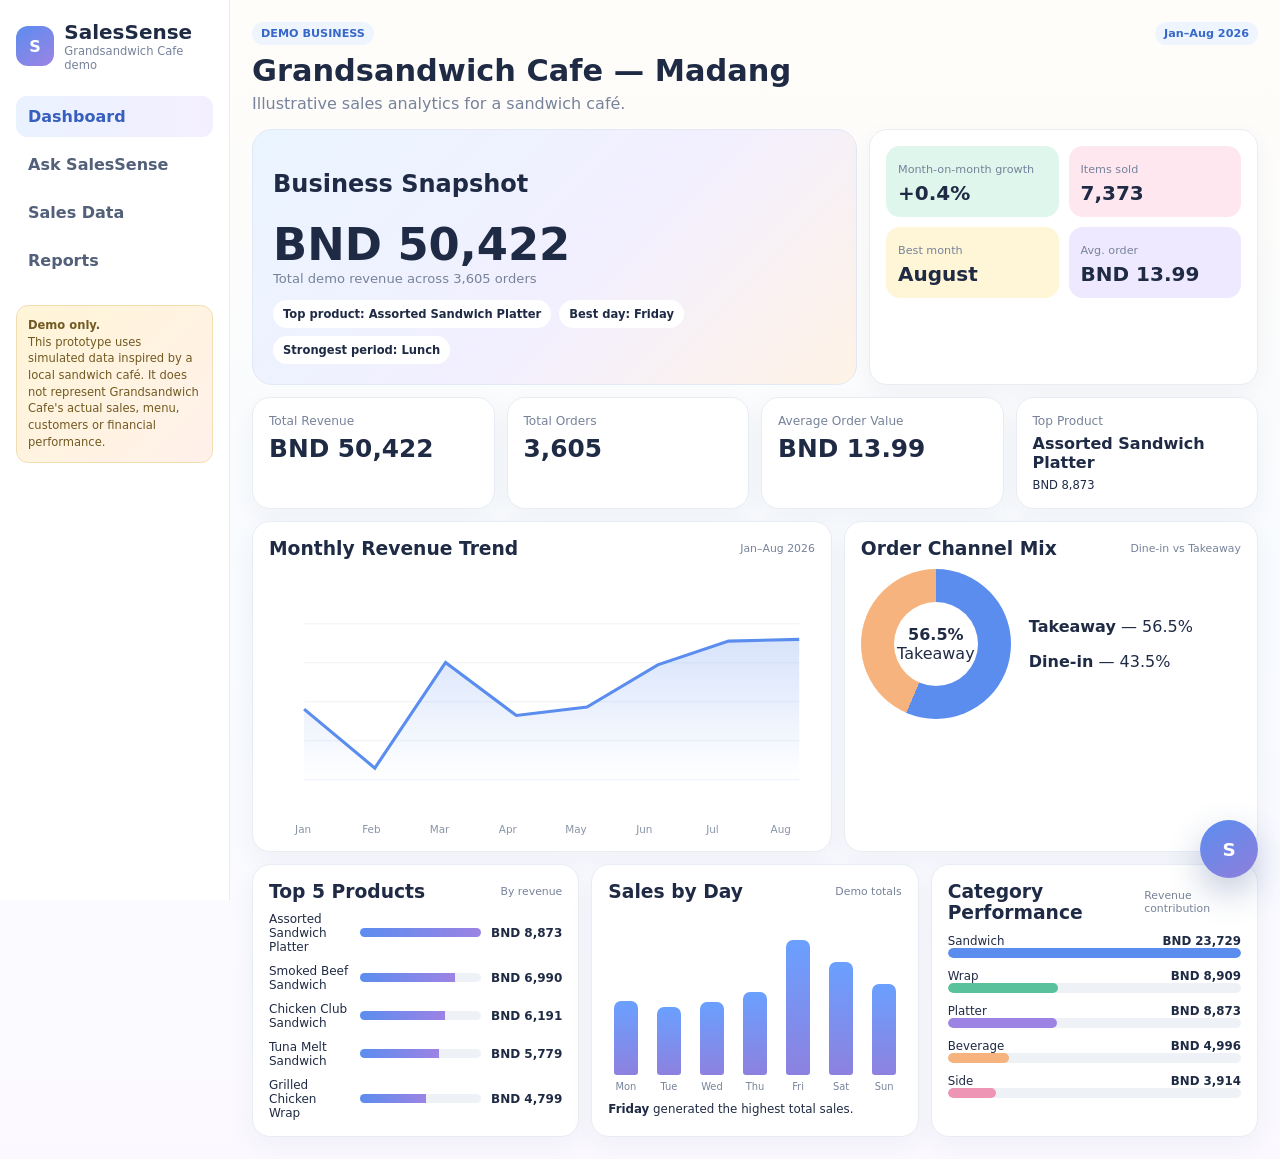
==== commit 333f05b4: "Update index.html" ====
--- a/index.html
+++ b/index.html
@@ -1,778 +1,322 @@
-<!DOCTYPE html>
+<!doctype html>
 <html lang="en">
 <head>
-  <meta charset="UTF-8" />
-  <meta name="viewport" content="width=device-width, initial-scale=1.0" />
-  <title>SalesSense Prototype</title>
-  <style>
-
+<meta charset="utf-8">
+<meta name="viewport" content="width=device-width,initial-scale=1,maximum-scale=1">
+<title>SalesSense — Grandsandwich Demo</title>
+<style>
 :root{
-  --bg:#f7faff;
-  --card:#ffffff;
-  --text:#0f1f3d;
-  --muted:#6c7b92;
-  --line:#e5ebf4;
-  --blue:#246bfe;
-  --blue2:#5f9cff;
-  --green:#1db17a;
-  --purple:#8f7aea;
-  --pink:#ef8aa8;
-  --shadow:0 8px 30px rgba(34,65,115,.06);
-}
-*{box-sizing:border-box}
-body{margin:0;font-family:Inter,ui-sans-serif,system-ui,-apple-system,BlinkMacSystemFont,"Segoe UI",sans-serif;background:var(--bg);color:var(--text)}
-button,input,select{font:inherit}
-button{cursor:pointer}
-.app-shell{display:flex;min-height:100vh}
-.sidebar{position:fixed;left:0;top:0;bottom:0;width:232px;background:#fff;border-right:1px solid var(--line);padding:22px 18px;display:flex;flex-direction:column;z-index:20}
-.brand{display:flex;gap:12px;align-items:center;margin-bottom:28px}
-.brand-icon{display:flex;align-items:flex-end;gap:3px;width:36px;height:34px}
-.brand-icon span{display:block;width:8px;border-radius:3px 3px 0 0;background:linear-gradient(180deg,#6ca7ff,#1f6df6)}
-.brand-icon span:nth-child(1){height:13px}.brand-icon span:nth-child(2){height:22px}.brand-icon span:nth-child(3){height:31px}
-.brand-name{font-size:1.5rem;font-weight:800}.brand-sub{font-size:.72rem;color:#8391a6;margin-top:2px}
-.nav{display:grid;gap:7px}.nav-item{display:flex;align-items:center;gap:12px;padding:12px 13px;border:0;border-radius:11px;background:transparent;color:#40506a;text-align:left}
-.nav-item:hover{background:#f3f7fd}.nav-item.active{background:#e8f2ff;color:#1261e8;font-weight:700}
-.nav-icon{font-size:1.1rem;width:22px;text-align:center}
-.sidebar-spacer{flex:1}
-.upload-card{background:#f1f7ff;border-radius:14px;padding:17px;text-align:center;margin-bottom:18px}
-.upload-icon{font-size:2rem;color:var(--blue);font-weight:700}.upload-title{font-weight:700;margin-top:4px}.upload-sub{font-size:.78rem;color:#7e8da4;margin:6px 0 12px}
-.upload-btn{display:block;background:var(--blue);color:#fff;border-radius:9px;padding:9px 12px;font-weight:700}.upload-btn input{display:none}.file-name{font-size:.7rem;color:#51617a;margin-top:8px;word-break:break-word}
-.profile{display:flex;align-items:center;gap:10px;border-top:1px solid var(--line);padding-top:14px}.avatar{width:34px;height:34px;border-radius:50%;background:#eaf2ff;color:#2d6fe8;display:grid;place-items:center;font-weight:800}.profile-name{font-size:.88rem;font-weight:700}.profile-sub{font-size:.72rem;color:#8995a8}
-.main{margin-left:232px;width:calc(100% - 232px);min-height:100vh}
-.topbar{height:58px;background:#fff;border-bottom:1px solid var(--line);display:flex;align-items:center;justify-content:flex-end;padding:0 30px;position:sticky;top:0;z-index:15}
-.topbar-right{display:flex;align-items:center;gap:9px}.top-avatar{width:34px;height:34px;border-radius:50%;background:#e9edf4;display:grid;place-items:center;color:#7f8ba0}.top-name{font-size:.86rem;font-weight:700}.top-sub{font-size:.7rem;color:#8794a8}
-.mobile-brand{display:none;font-weight:800}
-.page{display:none;padding:28px 28px 40px}.active-page{display:block}
-.page-head{display:flex;justify-content:space-between;align-items:flex-start;margin-bottom:20px}.page-head h1{margin:0;font-size:2rem}.page-head p{margin:6px 0 0;color:var(--muted)}
-.date-pill,.mini-select{border:1px solid var(--line);background:#fff;border-radius:9px;padding:10px 13px;color:#40506a;font-size:.88rem}
-.notice{background:#fff6d7;border:1px solid #f6df95;color:#715c17;border-radius:10px;padding:10px 12px;margin-bottom:18px;font-size:.84rem}
-.dashboard-grid{display:grid;grid-template-columns:minmax(0,1fr) 310px;gap:16px}.content-column{min-width:0}
-.kpi-grid{display:grid;grid-template-columns:repeat(4,minmax(0,1fr));gap:14px}.kpi-card,.card{background:#fff;border:1px solid var(--line);border-radius:15px;box-shadow:var(--shadow)}
-.kpi-card{padding:16px;min-height:132px}.kpi-row{display:flex;justify-content:space-between;align-items:center;color:#40506a;font-size:.82rem}.icon-chip{width:34px;height:34px;border-radius:10px;background:#edf4ff;display:grid;place-items:center;color:var(--blue)}
-.kpi-value{font-size:1.45rem;font-weight:800;margin-top:10px}.product-name{font-size:1rem;line-height:1.3}.kpi-up{color:var(--green);font-weight:800;margin-top:9px;font-size:.82rem}.muted{color:#8290a6;font-size:.75rem;margin-top:3px}
-.chart-row,.bottom-row{display:grid;grid-template-columns:1.45fr .9fr;gap:14px;margin-top:14px}.card{padding:16px}.card h3{margin:0 0 15px;font-size:1rem}.card-title-row{display:flex;align-items:center;justify-content:space-between}
-.line-chart{width:100%;height:260px}.grid-lines line{stroke:#e8edf5;stroke-width:1}.area{fill:url(#areaGradient)}.trend-line{fill:none;stroke:#2c7af7;stroke-width:3}.points circle{fill:#2c7af7;stroke:#fff;stroke-width:2}.month-labels{display:grid;grid-template-columns:repeat(12,1fr);font-size:.66rem;color:#8592a6;text-align:center;margin-top:-6px}
-.donut-wrap{display:flex;align-items:center;justify-content:space-between;gap:15px}.donut{width:185px;height:185px;border-radius:50%;background:conic-gradient(#236bd8 0 38%,#55a0ff 38% 62%,#f08ba2 62% 80%,#8f7aea 80% 92%,#dce7f7 92% 100%);position:relative}.donut:after{content:"";position:absolute;inset:42px;background:#fff;border-radius:50%}.donut-center{position:absolute;inset:0;z-index:2;display:grid;place-content:center;text-align:center}.donut-center strong{font-size:1rem}.donut-center span{font-size:.7rem;color:#78879c;margin-top:2px}.legend{flex:1;display:grid;gap:10px;font-size:.73rem}.legend div{display:grid;grid-template-columns:10px 1fr auto;gap:8px;align-items:center}.dot{width:8px;height:8px;border-radius:3px}.d1{background:#236bd8}.d2{background:#55a0ff}.d3{background:#f08ba2}.d4{background:#8f7aea}.d5{background:#dce7f7}
-.table-wrap{overflow-x:auto}table{width:100%;border-collapse:collapse;font-size:.78rem}th{background:#f6f8fc;color:#34435c;text-align:left;padding:9px}td{padding:9px;border-bottom:1px solid #eef2f7}.region-row{display:grid;grid-template-columns:56px 1fr 34px;gap:10px;align-items:center;margin:14px 0;font-size:.75rem}.bar-track{height:17px;background:#edf2f8;border-radius:4px;overflow:hidden}.bar{height:100%;border-radius:4px}.b1{background:#236bd8}.b2{background:#4d93f8}.b3{background:#7db4ff}.b4{background:#b3a2ef}.b5{background:#d7c9f7}
-.ai-panel{align-self:start;position:sticky;top:74px}.ai-title{font-size:1.15rem;font-weight:800}.ai-sub{font-size:.78rem;color:#7d8aa0}.chat{border-radius:12px;padding:12px 13px;font-size:.78rem;line-height:1.45;margin:10px 0}.chat.user{background:#e6f1ff;margin-left:28px}.chat.ai{background:#f5f7fb}.suggestion{width:100%;text-align:left;background:#fff;border:1px solid #cfe0f7;border-radius:9px;padding:10px;margin:5px 0;color:#28435f}.suggestion:hover{background:#f5f9ff}.ask-box{display:flex;gap:7px;margin-top:14px}.ask-box input{flex:1;border:1px solid var(--line);border-radius:9px;padding:11px}.ask-box button{border:0;border-radius:9px;background:var(--blue);color:#fff;padding:0 13px}.ask-box.large{margin-top:18px}.chat-log{min-height:240px}.prompt-grid{display:grid;grid-template-columns:repeat(2,minmax(0,1fr));gap:10px}.prompt-chip{border:1px solid #dce7f7;background:#fff;border-radius:10px;padding:11px;text-align:left}
-.ai-page-card{max-width:900px}.filter-row{display:grid;grid-template-columns:repeat(3,1fr);gap:12px;margin-bottom:14px}.filter-box{background:#fff;border:1px solid var(--line);border-radius:12px;padding:13px;color:#8390a4;font-size:.76rem}.filter-box strong{display:block;color:#243550;margin-top:5px}
-.data-card{margin-bottom:14px}.upload-big{text-align:center;padding:35px}.upload-icon.big{font-size:3rem}.primary-btn,.secondary-btn{border:0;border-radius:9px;padding:10px 14px;font-weight:700}.primary-btn{background:var(--blue);color:#fff}.secondary-btn{background:#fff;border:1px solid var(--line);color:#30425e}
-.report-grid{display:grid;grid-template-columns:repeat(3,1fr);gap:14px;margin-bottom:14px}.report-card{border-radius:15px;padding:20px;border:1px solid var(--line)}.report-card.blue{background:#eef6ff}.report-card.green{background:#effaf4}.report-card.purple{background:#f4efff}.report-icon{font-size:1.7rem}.report-card h3{margin:10px 0 6px}.report-card p{color:#64738a;font-size:.82rem}.status-ready{background:#eaf8f0;color:#14825d;padding:4px 8px;border-radius:999px;font-size:.7rem;font-weight:700}
-.settings-grid{display:grid;grid-template-columns:1.2fr .8fr;gap:14px}.form-card{display:grid;gap:14px}.form-card label{font-size:.8rem;color:#4c5d75;display:grid;gap:6px}.form-card input,.form-card select{border:1px solid var(--line);border-radius:9px;padding:10px;background:#fff}.settings-side h3{margin-top:0}.toggle-row{display:flex;justify-content:space-between;gap:12px;padding:14px 0;border-bottom:1px solid #eef2f6;font-size:.82rem}.switch{width:42px;height:24px;border-radius:999px;background:#d6dde8;position:relative}.switch:after{content:"";position:absolute;width:18px;height:18px;border-radius:50%;background:#fff;top:3px;left:3px;box-shadow:0 1px 5px rgba(0,0,0,.1)}.switch.on{background:#2f7bf0}.switch.on:after{left:21px}
-.toast{position:fixed;right:22px;bottom:22px;background:#12233f;color:#fff;padding:12px 16px;border-radius:10px;box-shadow:0 10px 30px rgba(10,25,50,.2);opacity:0;pointer-events:none;transform:translateY(10px);transition:.2s;z-index:100}.toast.show{opacity:1;transform:none}
-
-@media(max-width:1150px){
-  .dashboard-grid{grid-template-columns:1fr}.ai-panel{position:static}
-  .kpi-grid{grid-template-columns:repeat(2,1fr)}
-}
-@media(max-width:860px){
-  .sidebar{position:static;width:100%;height:auto;padding:12px;display:block;border-right:0;border-bottom:1px solid var(--line)}
-  .brand{margin-bottom:10px}.nav{display:flex;overflow-x:auto}.nav-item{white-space:nowrap}.sidebar-spacer,.upload-card,.profile{display:none}
-  .main{margin-left:0;width:100%}.topbar{display:none}.page{padding:18px}.chart-row,.bottom-row,.report-grid,.settings-grid{grid-template-columns:1fr}.kpi-grid{grid-template-columns:1fr 1fr}
-  .page-head{gap:12px}.date-pill{display:none}.donut-wrap{justify-content:flex-start}.filter-row{grid-template-columns:1fr}
+  --bg:#f7f8fc;--text:#1f2a44;--muted:#77839a;--line:#e8edf4;
+  --blue:#5b8def;--green:#59c29d;--purple:#9c83e4;--peach:#f6b37d;
+  --wa:#dcf8c6;--shadow:0 12px 32px rgba(42,60,95,.12);
+}
+*{box-sizing:border-box} html{scroll-behavior:smooth}
+body{margin:0;font-family:Inter,system-ui,-apple-system,BlinkMacSystemFont,"Segoe UI",sans-serif;background:linear-gradient(180deg,#fffdf9,#f8fbff 52%,#fbf9ff);color:var(--text);overflow-x:hidden}
+button,input{font:inherit} button{cursor:pointer}
+.shell{display:flex;min-height:100vh}
+aside{width:230px;background:#fff;border-right:1px solid var(--line);padding:20px 16px;position:fixed;inset:0 auto 0 0;z-index:40}
+.brand-row{display:flex;gap:10px;align-items:center}.logo{width:40px;height:40px;border-radius:12px;background:linear-gradient(145deg,#5b8def,#9c83e4);color:#fff;display:grid;place-items:center;font-weight:900}
+.brand{font-size:1.25rem;font-weight:900}.sub{font-size:.72rem;color:var(--muted)}
+nav{display:grid;gap:7px;margin-top:24px}nav button{border:0;background:transparent;text-align:left;padding:11px 12px;border-radius:11px;color:#526079;font-weight:650}
+nav button.active,nav button:hover{background:linear-gradient(90deg,#eaf2ff,#f4efff);color:#375fbd}
+.note{margin-top:24px;background:linear-gradient(135deg,#fff5d7,#fff1eb);border:1px solid #f4ddb0;padding:11px;border-radius:12px;font-size:.72rem;color:#725a22;line-height:1.45}
+main{margin-left:230px;width:calc(100% - 230px);padding:22px;min-width:0}.page{display:none}.page.active{display:block}
+header{display:flex;justify-content:space-between;gap:16px;align-items:flex-start;margin-bottom:16px}h1{margin:0;font-size:1.9rem}header p{margin:6px 0 0;color:var(--muted)}
+.badge{display:inline-block;background:#eef5ff;color:#3768c7;padding:5px 9px;border-radius:999px;font-size:.7rem;font-weight:800}
+.hero-strip{display:grid;grid-template-columns:1.4fr .9fr;gap:12px;margin-bottom:12px}
+.hero-card{background:linear-gradient(135deg,#eaf5ff 0%,#f2efff 55%,#fff3e6 100%);border:1px solid #e2e9f5;border-radius:20px;padding:20px}
+.hero-number{font-size:2.8rem;font-weight:900}.hero-sub{color:var(--muted);font-size:.82rem}
+.hero-bullets{display:flex;flex-wrap:wrap;gap:8px;margin-top:14px}.pill{padding:7px 10px;border-radius:999px;font-size:.72rem;font-weight:700;background:#fff}
+.snapshot-card,.card{background:#fff;border:1px solid var(--line);border-radius:18px;padding:16px;box-shadow:0 8px 24px rgba(45,62,95,.05);min-width:0}
+.snapshot-grid{display:grid;grid-template-columns:1fr 1fr;gap:10px}.snapshot-box{border-radius:14px;padding:12px}.snapshot-box span{font-size:.7rem;color:var(--muted)}.snapshot-box b{display:block;font-size:1.25rem;margin-top:4px}
+.sg{background:#dff6ec}.sp{background:#ffe7f0}.sy{background:#fff6d7}.sl{background:#eee9ff}
+.grid4{display:grid;grid-template-columns:repeat(4,1fr);gap:12px}.label{font-size:.76rem;color:var(--muted)}.value{font-size:1.55rem;font-weight:900;margin-top:6px}.delta{font-size:.72rem;margin-top:6px}
+.two{display:grid;grid-template-columns:1.4fr 1fr;gap:12px;margin-top:12px}.three{display:grid;grid-template-columns:repeat(3,1fr);gap:12px;margin-top:12px}
+.section-title{display:flex;justify-content:space-between;align-items:center;margin-bottom:10px}.section-title h3{margin:0}.small-muted{font-size:.68rem;color:var(--muted)}
+.bar{height:10px;background:#eef2f7;border-radius:99px;overflow:hidden}.bar i{display:block;height:100%;border-radius:99px}
+.product-bars{display:grid;gap:10px}.product-row{display:grid;grid-template-columns:1.35fr 2fr auto;gap:10px;align-items:center;font-size:.75rem}.pbar{height:9px;background:#eef2f7;border-radius:99px;overflow:hidden}.pbar i{display:block;height:100%;background:linear-gradient(90deg,#5b8def,#9c83e4)}
+.daybars{display:grid;grid-template-columns:repeat(7,1fr);gap:8px;align-items:end;height:180px}.daycol{display:flex;flex-direction:column;justify-content:flex-end;align-items:center;height:100%;gap:6px}.daybar{width:24px;border-radius:7px 7px 3px 3px;background:linear-gradient(180deg,#6aa0ff,#8d81df)}.daycol span{font-size:.62rem;color:var(--muted)}
+.donut-wrap{display:flex;gap:18px;align-items:center}.donut{width:150px;height:150px;border-radius:50%;background:conic-gradient(var(--blue) 0 56.5%,var(--peach) 56.5% 100%);position:relative}.donut:after{content:"";position:absolute;inset:33px;background:#fff;border-radius:50%}.donut-center{position:absolute;inset:0;z-index:2;display:grid;place-content:center;text-align:center}
+table{width:100%;border-collapse:collapse;font-size:.76rem}th,td{padding:8px;border-bottom:1px solid #eef2f6;text-align:left}th{color:#59677d}
+.data-scroll{overflow-x:auto}
+
+/* WhatsApp-style conversational assistant */
+.chat-page-layout{display:grid;grid-template-columns:minmax(0,1.5fr) minmax(280px,.6fr);gap:14px}
+.chat-window{background:#efeae2;border:1px solid #e2ded6;border-radius:20px;min-height:650px;display:flex;flex-direction:column;overflow:hidden;box-shadow:var(--shadow)}
+.chat-head{background:#fff;padding:13px 16px;border-bottom:1px solid #e5e5e5;display:flex;gap:10px;align-items:center}
+.bot-avatar{width:38px;height:38px;border-radius:50%;background:linear-gradient(145deg,#5b8def,#9c83e4);color:#fff;display:grid;place-items:center;font-weight:900}.chat-head small{color:var(--muted)}
+.messages{padding:16px;display:flex;flex-direction:column;gap:9px;flex:1;overflow:auto;max-height:540px;background-image:radial-gradient(rgba(120,120,120,.06) 1px,transparent 1px);background-size:18px 18px}
+.msg{max-width:82%;padding:10px 12px;border-radius:10px;box-shadow:0 1px 2px rgba(0,0,0,.06);font-size:.82rem;line-height:1.45}
+.msg.user{align-self:flex-end;background:var(--wa);border-bottom-right-radius:3px}.msg.bot{align-self:flex-start;background:#fff;border-bottom-left-radius:3px}.msg-time{display:block;text-align:right;font-size:.58rem;color:#8a8a8a;margin-top:5px}
+.msg-chart{margin-top:9px;background:#f8f9fb;border-radius:10px;padding:9px;border:1px solid #edf0f4}.mini-bars{display:grid;gap:7px}.mini-row{display:grid;grid-template-columns:1.3fr 2fr auto;gap:7px;align-items:center;font-size:.68rem}.mini-track{height:7px;background:#e9edf4;border-radius:99px;overflow:hidden}.mini-track i{display:block;height:100%;background:linear-gradient(90deg,#5b8def,#9c83e4)}
+.chat-compose{background:#f7f7f7;border-top:1px solid #ddd;padding:10px;display:flex;gap:8px}.chat-compose input{flex:1;border:1px solid #ddd;border-radius:999px;padding:11px 14px;background:#fff;min-width:0}.send-btn{border:0;min-width:58px;height:42px;padding:0 14px;border-radius:999px;background:#5b8def;color:#fff;font-weight:800;font-size:.72rem}
+.suggest-card{background:#fff;border:1px solid var(--line);border-radius:18px;padding:16px}.suggest-list{display:grid;gap:8px}.suggest-btn{border:1px solid #dae4f4;background:#f9fbff;color:#385274;text-align:left;border-radius:11px;padding:10px;font-size:.75rem}.followups{display:flex;flex-wrap:wrap;gap:6px;margin-top:8px}.followup{border:1px solid #dce5f3;background:#fff;color:#45617f;border-radius:999px;padding:6px 9px;font-size:.66rem}
+.typing{display:none;align-self:flex-start;background:#fff;padding:9px 12px;border-radius:10px;color:#8b8b8b;font-size:.72rem}.typing.show{display:block}
+
+/* Floating chat on every page */
+.fab{position:fixed;right:22px;bottom:22px;z-index:100;width:58px;height:58px;border:0;border-radius:50%;background:linear-gradient(145deg,#5b8def,#8f7edb);color:#fff;box-shadow:0 14px 34px rgba(65,89,145,.32);font-size:1.15rem;font-weight:900}
+.popchat{position:fixed;right:22px;bottom:92px;z-index:99;width:350px;max-width:calc(100vw - 24px);height:520px;background:#efeae2;border:1px solid #ddd;border-radius:20px;box-shadow:0 24px 60px rgba(28,38,70,.28);display:none;overflow:hidden}
+.popchat.open{display:flex;flex-direction:column}.popchat .messages{max-height:none;padding:12px}.popchat .msg{font-size:.76rem;max-width:87%}.close-chat{margin-left:auto;border:0;background:#f2f3f6;width:30px;height:30px;border-radius:50%}.open-full{border:0;background:#edf4ff;color:#4067ad;border-radius:999px;padding:6px 9px;font-size:.65rem;font-weight:700}
+
+/* Responsive */
+@media(max-width:1000px){.chat-page-layout{grid-template-columns:1fr}.suggest-card{order:-1}}
+@media(max-width:900px){
+  aside{position:sticky;top:0;width:100%;border-right:0;border-bottom:1px solid var(--line);padding:10px 12px;z-index:80}.shell{display:block}main{margin-left:0;width:100%;padding:14px}
+  nav{display:flex;overflow-x:auto;margin-top:8px;gap:7px;scrollbar-width:none}nav::-webkit-scrollbar{display:none}nav button{white-space:nowrap;flex:0 0 auto;border:1px solid #e9edf4;background:#fff;padding:9px 10px;font-size:.75rem}.note{display:none}
+  .hero-strip,.two,.three{grid-template-columns:1fr}.grid4{grid-template-columns:1fr 1fr}.chat-window{min-height:600px}
 }
 @media(max-width:560px){
-  .kpi-grid{grid-template-columns:1fr}.prompt-grid{grid-template-columns:1fr}.page-head h1{font-size:1.55rem}.donut-wrap{flex-direction:column;align-items:flex-start}.month-labels{font-size:.55rem}
-}
-
-
-/* =========================================================
-   SalesSense responsive mobile enhancements
-   ========================================================= */
-
-.mobile-nav-label,
-.mobile-tip { display:none; }
-
-.content-column,
-.card,
-.kpi-card,
-.ai-panel,
-.table-card,
-.region-card,
-.chart-card,
-.donut-card { min-width:0; }
-
-svg, img { max-width:100%; }
-
-.table-wrap {
-    width:100%;
-    overflow-x:auto;
-    -webkit-overflow-scrolling:touch;
-}
-
-/* Tablet */
-@media (max-width:1050px) {
-    .dashboard-grid { grid-template-columns:1fr; }
-    .ai-panel { position:static; top:auto; }
-    .chart-row,
-    .bottom-row { grid-template-columns:1fr 1fr; }
-}
-
-/* Phones and small tablets */
-@media (max-width:760px) {
-    body { overflow-x:hidden; }
-
-    .app-shell {
-        display:block;
-        min-height:100vh;
-    }
-
-    .sidebar {
-        position:sticky;
-        top:0;
-        left:auto;
-        bottom:auto;
-        width:100%;
-        height:auto;
-        padding:10px 12px 8px;
-        display:block;
-        background:rgba(255,255,255,.98);
-        border-right:0;
-        border-bottom:1px solid var(--line);
-        z-index:50;
-        backdrop-filter:blur(10px);
-    }
-
-    .brand {
-        margin:0 0 8px;
-        gap:9px;
-    }
-    .brand-icon {
-        width:27px;
-        height:27px;
-    }
-    .brand-icon span { width:6px; }
-    .brand-icon span:nth-child(1){height:10px}
-    .brand-icon span:nth-child(2){height:17px}
-    .brand-icon span:nth-child(3){height:24px}
-    .brand-name { font-size:1.05rem; }
-    .brand-sub {
-        font-size:.62rem;
-        max-width:none;
-    }
-
-    .mobile-nav-label {
-        display:block;
-        font-size:.66rem;
-        color:#8490a4;
-        margin:2px 0 5px;
-    }
-
-    .nav {
-        display:flex;
-        gap:7px;
-        overflow-x:auto;
-        padding-bottom:3px;
-        scrollbar-width:none;
-        -webkit-overflow-scrolling:touch;
-    }
-    .nav::-webkit-scrollbar { display:none; }
-
-    .nav-item {
-        flex:0 0 auto;
-        min-height:42px;
-        padding:9px 11px;
-        border:1px solid #e7edf6;
-        border-radius:10px;
-        background:#fff;
-        white-space:nowrap;
-        font-size:.78rem;
-    }
-    .nav-item.active {
-        background:#e8f2ff;
-        border-color:#cddffc;
-    }
-    .nav-icon {
-        width:auto;
-        font-size:.9rem;
-    }
-
-    .sidebar-spacer,
-    .sidebar > .upload-card,
-    .sidebar > .profile {
-        display:none;
-    }
-
-    .main {
-        margin-left:0;
-        width:100%;
-        min-width:0;
-    }
-
-    .topbar { display:none; }
-
-    .page {
-        padding:15px 12px 28px;
-    }
-
-    .page-head {
-        display:block;
-        margin-bottom:14px;
-    }
-    .page-head h1 { font-size:1.55rem; }
-    .page-head p {
-        font-size:.88rem;
-        line-height:1.45;
-    }
-    .date-pill { display:none; }
-
-    .notice {
-        font-size:.74rem;
-        line-height:1.4;
-        padding:9px 10px;
-        margin-bottom:8px;
-    }
-    .mobile-tip {
-        display:block;
-        color:#738197;
-        font-size:.7rem;
-        margin:0 0 13px;
-    }
-
-    .kpi-grid {
-        grid-template-columns:repeat(2,minmax(0,1fr));
-        gap:9px;
-    }
-    .kpi-card {
-        min-height:112px;
-        padding:13px;
-        border-radius:14px;
-    }
-    .kpi-label { font-size:.72rem; }
-    .kpi-value {
-        font-size:1.15rem;
-        overflow-wrap:anywhere;
-    }
-    .product-name { font-size:.85rem; }
-    .kpi-delta,
-    .kpi-muted { font-size:.68rem; }
-
-    .dashboard-grid,
-    .chart-row,
-    .bottom-row,
-    .report-grid,
-    .settings-grid,
-    .filter-row {
-        grid-template-columns:1fr;
-        gap:10px;
-    }
-
-    .card {
-        border-radius:14px;
-        padding:13px;
-    }
-    .card h3 { font-size:.95rem; }
-
-    .line-chart { height:220px; }
-    .month-labels {
-        font-size:.55rem;
-        gap:0;
-    }
-    .mini-select {
-        font-size:.68rem;
-        padding:7px 9px;
-    }
-
-    .donut-wrap {
-        flex-direction:column;
-        align-items:center;
-        gap:12px;
-    }
-    .donut {
-        width:165px;
-        height:165px;
-    }
-    .donut:after { inset:38px; }
-    .legend { width:100%; }
-
-    table {
-        min-width:560px;
-        font-size:.72rem;
-    }
-    th, td { white-space:nowrap; }
-
-    .region-row {
-        grid-template-columns:54px minmax(0,1fr) 30px;
-        gap:7px;
-    }
-
-    .ai-panel { position:static; }
-    .chat {
-        max-width:94%;
-        font-size:.76rem;
-    }
-    .chat.user { margin-left:18px; }
-    .prompt-grid { grid-template-columns:1fr; }
-    .prompt-chip,
-    .suggestion {
-        min-height:44px;
-        font-size:.76rem;
-    }
-    .ask-box { gap:6px; }
-    .ask-box input {
-        min-width:0;
-        font-size:.8rem;
-    }
-    .ask-box button {
-        min-width:46px;
-        min-height:44px;
-    }
-
-    .filter-box { min-height:64px; }
-
-    .report-card { padding:16px; }
-    .form-card input,
-    .form-card select,
-    .primary-btn,
-    .secondary-btn {
-        min-height:44px;
-    }
-}
-
-/* Very small phones */
-@media (max-width:420px) {
-    .page {
-        padding-left:10px;
-        padding-right:10px;
-    }
-    .kpi-grid { grid-template-columns:1fr; }
-    .kpi-card { min-height:auto; }
-    .page-head h1 { font-size:1.4rem; }
-    .month-labels span:nth-child(even) { display:none; }
-}
-
+  main{padding:10px}header{display:block}h1{font-size:1.5rem}.grid4{grid-template-columns:1fr}.snapshot-grid{grid-template-columns:1fr 1fr}.hero-number{font-size:2.25rem}
+  .donut-wrap{flex-direction:column;align-items:flex-start}.product-row{grid-template-columns:1fr;gap:4px}.msg{max-width:90%}.chat-window{min-height:calc(100vh - 180px);border-radius:14px}
+  .popchat{right:8px;bottom:78px;width:calc(100vw - 16px);height:68vh;border-radius:16px}.fab{right:14px;bottom:14px;width:54px;height:54px}
+}
 </style>
 </head>
 <body>
-  <div class="app-shell">
-    <aside class="sidebar">
-      <div class="brand">
-        <div class="brand-icon">
-          <span></span><span></span><span></span>
-        </div>
-        <div>
-          <div class="brand-name">SalesSense</div>
-          <div class="brand-sub">Understand your sales, simply.</div>
-        </div>
-      </div>
-
-      <div class="mobile-nav-label">Explore SalesSense</div>
-      <nav class="nav">
-        <button class="nav-item active" data-page="dashboard">
-          <span class="nav-icon">⌂</span><span>Dashboard</span>
-        </button>
-        <button class="nav-item" data-page="ask-ai">
-          <span class="nav-icon">◉</span><span>Ask SalesSense</span>
-        </button>
-        <button class="nav-item" data-page="sales-data">
-          <span class="nav-icon">▦</span><span>Sales Data</span>
-        </button>
-        <button class="nav-item" data-page="reports">
-          <span class="nav-icon">▤</span><span>Reports</span>
-        </button>
-        <button class="nav-item" data-page="settings">
-          <span class="nav-icon">⚙</span><span>Settings</span>
-        </button>
-      </nav>
-
-      <div class="sidebar-spacer"></div>
-
-      <div class="upload-card">
-        <div class="upload-icon">⇧</div>
-        <div class="upload-title">Upload New Data</div>
-        <div class="upload-sub">CSV or Excel (.xlsx)</div>
-        <label class="upload-btn">
-          Upload File
-          <input id="file-input" type="file" accept=".csv,.xlsx,.xls" />
-        </label>
-        <div id="file-name" class="file-name"></div>
-      </div>
-
-      <div class="profile">
-        <div class="avatar">DS</div>
-        <div>
-          <div class="profile-name">Demo User</div>
-          <div class="profile-sub">SME Business</div>
-        </div>
-      </div>
-    </aside>
-
-    <main class="main">
-      <div class="topbar">
-        <div class="mobile-brand">SalesSense</div>
-        <div class="topbar-right">
-          <div class="top-avatar">◉</div>
-          <div>
-            <div class="top-name">Demo User</div>
-            <div class="top-sub">SME Business</div>
-          </div>
-        </div>
-      </div>
-
-      <section id="dashboard" class="page active-page">
-        <div class="page-head">
-          <div>
-            <h1>Welcome back!</h1>
-            <p>Here’s an overview of your sales performance.</p>
-          </div>
-          <div class="date-pill">📅 1 Jan 2026 – 31 Dec 2026⌄</div>
-        </div>
-
-        <div class="notice">Concept prototype — sample data is illustrative and not a research result.</div>
-<div class="mobile-tip">Swipe the menu above to explore the prototype.</div>
-
-        <div class="dashboard-grid">
-          <div class="content-column">
-            <div class="kpi-grid">
-              <div class="kpi-card">
-                <div class="kpi-row"><span>Total Sales</span><div class="icon-chip">◫</div></div>
-                <div class="kpi-value">$125,430</div>
-                <div class="kpi-up">↑ 12.5%</div>
-                <div class="muted">vs. previous period</div>
-              </div>
-              <div class="kpi-card">
-                <div class="kpi-row"><span>Total Orders</span><div class="icon-chip">🛒</div></div>
-                <div class="kpi-value">1,240</div>
-                <div class="kpi-up">↑ 8.3%</div>
-                <div class="muted">vs. previous period</div>
-              </div>
-              <div class="kpi-card">
-                <div class="kpi-row"><span>Average Order Value</span><div class="icon-chip">◇</div></div>
-                <div class="kpi-value">$101.15</div>
-                <div class="kpi-up">↑ 3.2%</div>
-                <div class="muted">vs. previous period</div>
-              </div>
-              <div class="kpi-card">
-                <div class="kpi-row"><span>Top Product</span><div class="icon-chip">★</div></div>
-                <div class="kpi-value product-name">Wireless Headphones</div>
-                <div class="muted">$18,450</div>
-              </div>
-            </div>
-
-            <div class="chart-row">
-              <div class="card chart-card">
-                <div class="card-title-row">
-                  <h3>Sales Trend</h3>
-                  <div class="mini-select">Monthly⌄</div>
-                </div>
-                <svg class="line-chart" viewBox="0 0 760 280" preserveAspectRatio="none" aria-label="Sales trend chart">
-                  <defs>
-                    <linearGradient id="areaGradient" x1="0" x2="0" y1="0" y2="1">
-                      <stop offset="0%" stop-color="#4c8cff" stop-opacity=".20"/>
-                      <stop offset="100%" stop-color="#4c8cff" stop-opacity="0"/>
-                    </linearGradient>
-                  </defs>
-                  <g class="grid-lines">
-                    <line x1="60" y1="50" x2="730" y2="50"/>
-                    <line x1="60" y1="100" x2="730" y2="100"/>
-                    <line x1="60" y1="150" x2="730" y2="150"/>
-                    <line x1="60" y1="200" x2="730" y2="200"/>
-                    <line x1="60" y1="250" x2="730" y2="250"/>
-                  </g>
-                  <path class="area" d="M60 225 L115 204 L170 185 L225 202 L280 176 L335 168 L390 143 L445 150 L500 132 L555 104 L610 86 L665 67 L720 78 L720 250 L60 250 Z"/>
-                  <polyline class="trend-line" points="60,225 115,204 170,185 225,202 280,176 335,168 390,143 445,150 500,132 555,104 610,86 665,67 720,78"/>
-                  <g class="points">
-                    <circle cx="60" cy="225" r="4"/><circle cx="115" cy="204" r="4"/><circle cx="170" cy="185" r="4"/>
-                    <circle cx="225" cy="202" r="4"/><circle cx="280" cy="176" r="4"/><circle cx="335" cy="168" r="4"/>
-                    <circle cx="390" cy="143" r="4"/><circle cx="445" cy="150" r="4"/><circle cx="500" cy="132" r="4"/>
-                    <circle cx="555" cy="104" r="4"/><circle cx="610" cy="86" r="4"/><circle cx="665" cy="67" r="4"/>
-                    <circle cx="720" cy="78" r="4"/>
-                  </g>
-                </svg>
-                <div class="month-labels">
-                  <span>Jan</span><span>Feb</span><span>Mar</span><span>Apr</span><span>May</span><span>Jun</span>
-                  <span>Jul</span><span>Aug</span><span>Sep</span><span>Oct</span><span>Nov</span><span>Dec</span>
-                </div>
-              </div>
-
-              <div class="card donut-card">
-                <h3>Sales by Product Category</h3>
-                <div class="donut-wrap">
-                  <div class="donut">
-                    <div class="donut-center">
-                      <strong>$125,430</strong>
-                      <span>Total Sales</span>
-                    </div>
-                  </div>
-                  <div class="legend">
-                    <div><span class="dot d1"></span>Electronics <b>38%</b></div>
-                    <div><span class="dot d2"></span>Accessories <b>24%</b></div>
-                    <div><span class="dot d3"></span>Home & Living <b>18%</b></div>
-                    <div><span class="dot d4"></span>Wearables <b>12%</b></div>
-                    <div><span class="dot d5"></span>Others <b>8%</b></div>
-                  </div>
-                </div>
-              </div>
-            </div>
-
-            <div class="bottom-row">
-              <div class="card table-card">
-                <h3>Top 5 Products</h3>
-                <div class="table-wrap">
-                  <table>
-                    <thead><tr><th>#</th><th>Product</th><th>Units Sold</th><th>Total Sales</th></tr></thead>
-                    <tbody>
-                      <tr><td>1</td><td>Wireless Headphones</td><td>320</td><td>$18,450</td></tr>
-                      <tr><td>2</td><td>Portable Charger</td><td>280</td><td>$14,600</td></tr>
-                      <tr><td>3</td><td>Bluetooth Speaker</td><td>210</td><td>$12,300</td></tr>
-                      <tr><td>4</td><td>Smart Watch</td><td>180</td><td>$11,250</td></tr>
-                      <tr><td>5</td><td>Laptop Stand</td><td>150</td><td>$9,800</td></tr>
-                    </tbody>
-                  </table>
-                </div>
-              </div>
-
-              <div class="card region-card">
-                <h3>Sales by Region</h3>
-                <div class="region-row"><span>Central</span><div class="bar-track"><div class="bar b1" style="width:88%"></div></div><b>28%</b></div>
-                <div class="region-row"><span>West</span><div class="bar-track"><div class="bar b2" style="width:76%"></div></div><b>24%</b></div>
-                <div class="region-row"><span>East</span><div class="bar-track"><div class="bar b3" style="width:63%"></div></div><b>20%</b></div>
-                <div class="region-row"><span>North</span><div class="bar-track"><div class="bar b4" style="width:51%"></div></div><b>16%</b></div>
-                <div class="region-row"><span>South</span><div class="bar-track"><div class="bar b5" style="width:39%"></div></div><b>12%</b></div>
-              </div>
-            </div>
-          </div>
-
-          <aside class="ai-panel card">
-            <div class="ai-title">💬 Ask SalesSense</div>
-            <p class="ai-sub">Ask simple questions about your sales and get clear explanations.</p>
-            <div class="chat user">What were my top performing products this year?</div>
-            <div class="chat ai">
-              <b>Your top performing products this year were:</b><br><br>
-              1. <strong>Wireless Headphones</strong><br>
-              2. <strong>Portable Charger</strong><br>
-              3. <strong>Bluetooth Speaker</strong><br><br>
-              These three products contributed strongly to total sales.
-            </div>
-            <button class="suggestion" data-q="Show me sales by month">Show me sales by month ↗</button>
-            <button class="suggestion" data-q="Which product had the highest growth?">Which product had the highest growth? ↗</button>
-            <button class="suggestion" data-q="Compare sales by region">Compare sales by region ↗</button>
-            <button class="suggestion" data-q="Why did sales increase in November?">Why did sales increase in November? ↗</button>
-            <div class="ask-box">
-              <input id="quick-question" placeholder="Ask a question..." />
-              <button id="quick-send">➤</button>
-            </div>
-          </aside>
-        </div>
-      </section>
-
-      <section id="ask-ai" class="page">
-        <div class="page-head">
-          <div><h1>Ask SalesSense</h1><p>Explore your business data using simple questions.</p></div>
-        </div>
-        <div class="notice">Example guided interaction for the concept prototype.</div>
-        <div class="card ai-page-card">
-          <div id="chat-log" class="chat-log">
-            <div class="chat user">What were my top-performing products this year?</div>
-            <div class="chat ai">Your top-performing products were <strong>Wireless Headphones</strong>, <strong>Portable Charger</strong>, and <strong>Bluetooth Speaker</strong>.</div>
-          </div>
-          <div class="prompt-grid">
-            <button class="prompt-chip">Show me sales by month</button>
-            <button class="prompt-chip">Which product had the highest growth?</button>
-            <button class="prompt-chip">Compare sales by region</button>
-            <button class="prompt-chip">Why did sales increase in November?</button>
-          </div>
-          <div class="ask-box large">
-            <input id="ai-input" placeholder="Ask anything about your sales..." />
-            <button id="ai-send">Send</button>
-          </div>
-        </div>
-      </section>
-
-      <section id="sales-data" class="page">
-        <div class="page-head">
-          <div><h1>Sales Data</h1><p>View, filter and upload your business records.</p></div>
-        </div>
-        <div class="filter-row">
-          <div class="filter-box">Date range<br><strong>Jan – Dec 2026</strong></div>
-          <div class="filter-box">Products<br><strong>All products</strong></div>
-          <div class="filter-box">Regions<br><strong>All regions</strong></div>
-        </div>
-        <div class="card data-card">
-          <h3>Data Preview</h3>
-          <div class="table-wrap">
-            <table>
-              <thead><tr><th>Date</th><th>Product</th><th>Category</th><th>Region</th><th>Qty</th><th>Revenue</th></tr></thead>
-              <tbody>
-                <tr><td>2026-01-04</td><td>Wireless Headphones</td><td>Electronics</td><td>Central</td><td>3</td><td>$174</td></tr>
-                <tr><td>2026-01-06</td><td>Portable Charger</td><td>Accessories</td><td>West</td><td>4</td><td>$168</td></tr>
-                <tr><td>2026-01-09</td><td>Bluetooth Speaker</td><td>Electronics</td><td>East</td><td>2</td><td>$82</td></tr>
-                <tr><td>2026-01-10</td><td>Smart Watch</td><td>Wearables</td><td>Central</td><td>1</td><td>$63</td></tr>
-                <tr><td>2026-01-12</td><td>Laptop Stand</td><td>Home & Living</td><td>South</td><td>2</td><td>$98</td></tr>
-              </tbody>
-            </table>
-          </div>
-        </div>
-        <div class="card upload-big">
-          <div class="upload-icon big">⇧</div>
-          <h3>Upload New Data</h3>
-          <p>CSV or Excel files can be added here in the future system.</p>
-          <button class="primary-btn" id="fake-upload">Choose File</button>
-        </div>
-      </section>
-
-      <section id="reports" class="page">
-        <div class="page-head">
-          <div><h1>Reports</h1><p>Example reports generated from business data.</p></div>
-        </div>
-        <div class="report-grid">
-          <div class="report-card blue">
-            <div class="report-icon">▤</div>
-            <h3>Monthly Sales Report</h3>
-            <p>Revenue, order volume, products and monthly trends.</p>
-            <button class="secondary-btn">Preview</button>
-          </div>
-          <div class="report-card green">
-            <div class="report-icon">★</div>
-            <h3>Product Performance</h3>
-            <p>Top products, low performers and category contribution.</p>
-            <button class="secondary-btn">Preview</button>
-          </div>
-          <div class="report-card purple">
-            <div class="report-icon">✦</div>
-            <h3>Business Insight Summary</h3>
-            <p>Plain-language summary of notable patterns and changes.</p>
-            <button class="secondary-btn">Preview</button>
-          </div>
-        </div>
-        <div class="card data-card">
-          <h3>Recent Reports</h3>
-          <div class="table-wrap">
-            <table>
-              <thead><tr><th>Report</th><th>Type</th><th>Status</th></tr></thead>
-              <tbody>
-                <tr><td>August Sales Summary</td><td>Monthly</td><td><span class="status-ready">Ready</span></td></tr>
-                <tr><td>Q2 Product Performance</td><td>Product</td><td><span class="status-ready">Ready</span></td></tr>
-                <tr><td>Regional Sales Review</td><td>Regional</td><td><span class="status-ready">Ready</span></td></tr>
-              </tbody>
-            </table>
-          </div>
-        </div>
-      </section>
-
-      <section id="settings" class="page">
-        <div class="page-head">
-          <div><h1>Settings</h1><p>Example account and dashboard preferences.</p></div>
-        </div>
-        <div class="settings-grid">
-          <div class="card form-card">
-            <label>Business Name<input value="Demo SME" /></label>
-            <label>Industry<select><option>Retail</option><option>Food & Beverage</option><option>Online Business</option><option>Services</option></select></label>
-            <label>Currency<select><option>BND</option><option>USD</option><option>MYR</option><option>SGD</option></select></label>
-            <label>Default period<select><option>This year</option><option>This month</option><option>Last 3 months</option></select></label>
-            <button class="primary-btn">Save Settings</button>
-          </div>
-          <div class="card settings-side">
-            <h3>Preferences</h3>
-            <div class="toggle-row"><span>Show AI explanations automatically</span><div class="switch on"></div></div>
-            <div class="toggle-row"><span>Monthly summary notifications</span><div class="switch"></div></div>
-            <div class="toggle-row"><span>Compact dashboard view</span><div class="switch"></div></div>
-          </div>
-        </div>
-      </section>
-    </main>
-  </div>
-
-  <div id="toast" class="toast"></div>
-  <script>
-
-const navButtons = document.querySelectorAll('.nav-item');
-const pages = document.querySelectorAll('.page');
-const toast = document.getElementById('toast');
-
-function showPage(id){
-  pages.forEach(p => p.classList.toggle('active-page', p.id === id));
-  navButtons.forEach(b => b.classList.toggle('active', b.dataset.page === id));
-  window.scrollTo({top:0, behavior:'smooth'});
-}
-
-navButtons.forEach(btn => {
-  btn.addEventListener('click', () => showPage(btn.dataset.page));
-});
-
-function showToast(message){
-  toast.textContent = message;
-  toast.classList.add('show');
-  clearTimeout(window.toastTimer);
-  window.toastTimer = setTimeout(()=>toast.classList.remove('show'), 2200);
-}
-
-document.getElementById('file-input')?.addEventListener('change', e => {
-  const file = e.target.files[0];
-  document.getElementById('file-name').textContent = file ? file.name : '';
-  if(file) showToast('Demo upload selected: ' + file.name);
-});
-
-document.getElementById('fake-upload')?.addEventListener('click', () => {
-  showToast('Upload interaction shown for prototype only.');
-});
-
-const quickInput = document.getElementById('quick-question');
-document.querySelectorAll('.suggestion').forEach(btn => {
-  btn.addEventListener('click', () => {
-    quickInput.value = btn.dataset.q;
-    showPage('ask-ai');
-    const aiInput = document.getElementById('ai-input');
-    setTimeout(() => {
-      aiInput.value = btn.dataset.q;
-      aiInput.focus();
-    }, 100);
-  });
-});
-
-document.getElementById('quick-send')?.addEventListener('click', () => {
-  if(!quickInput.value.trim()) return;
-  showPage('ask-ai');
-  const aiInput = document.getElementById('ai-input');
-  setTimeout(() => {
-    aiInput.value = quickInput.value;
-    document.getElementById('ai-send').click();
-  }, 100);
-});
-
-function addChat(text){
-  const log = document.getElementById('chat-log');
-  const user = document.createElement('div');
-  user.className = 'chat user';
-  user.textContent = text;
-  log.appendChild(user);
-
-  const ai = document.createElement('div');
-  ai.className = 'chat ai';
-  ai.innerHTML = '<strong>SalesSense:</strong><br>This is a simulated prototype response. In the full research system, SalesSense would respond using the uploaded sales data and calculated analytics.';
-  log.appendChild(ai);
-  log.scrollTop = log.scrollHeight;
-}
-
-document.getElementById('ai-send')?.addEventListener('click', () => {
-  const input = document.getElementById('ai-input');
-  const text = input.value.trim();
-  if(!text) return;
-  addChat(text);
-  input.value = '';
-});
-
-document.getElementById('ai-input')?.addEventListener('keydown', e => {
-  if(e.key === 'Enter') document.getElementById('ai-send').click();
-});
-
-document.querySelectorAll('.prompt-chip').forEach(btn => {
-  btn.addEventListener('click', () => {
-    document.getElementById('ai-input').value = btn.textContent;
-    document.getElementById('ai-input').focus();
-  });
-});
-
-document.querySelectorAll('.secondary-btn').forEach(btn => {
-  btn.addEventListener('click', () => showToast('Preview shown as a concept feature.'));
-});
-
-document.querySelectorAll('.switch').forEach(sw => {
-  sw.addEventListener('click', () => sw.classList.toggle('on'));
-});
-
-document.querySelector('.primary-btn')?.addEventListener('click', () => showToast('Settings saved in prototype.'));
-
+<div class="shell">
+<aside>
+  <div class="brand-row"><div class="logo">S</div><div><div class="brand">SalesSense</div><div class="sub">Grandsandwich Cafe demo</div></div></div>
+  <nav>
+    <button class="active" data-page="dash">Dashboard</button>
+    <button data-page="ask">Ask SalesSense</button>
+    <button data-page="data">Sales Data</button>
+    <button data-page="reports">Reports</button>
+  </nav>
+  <div class="note"><b>Demo only.</b><br>This prototype uses simulated data inspired by a local sandwich café. It does not represent Grandsandwich Cafe's actual sales, menu, customers or financial performance.</div>
+</aside>
+
+<main>
+<section id="dash" class="page active">
+<header><div><span class="badge">DEMO BUSINESS</span><h1 style="margin-top:8px">Grandsandwich Cafe — Madang</h1><p>Illustrative sales analytics for a sandwich café.</p></div><span class="badge">Jan–Aug 2026</span></header>
+<div class="hero-strip">
+  <div class="hero-card"><h2>Business Snapshot</h2><div class="hero-number">BND 50,422</div><div class="hero-sub">Total demo revenue across 3,605 orders</div><div class="hero-bullets"><span class="pill">Top product: Assorted Sandwich Platter</span><span class="pill">Best day: Friday</span><span class="pill">Strongest period: Lunch</span></div></div>
+  <div class="snapshot-card"><div class="snapshot-grid"><div class="snapshot-box sg"><span>Month-on-month growth</span><b>+0.4%</b></div><div class="snapshot-box sp"><span>Items sold</span><b>7,373</b></div><div class="snapshot-box sy"><span>Best month</span><b>August</b></div><div class="snapshot-box sl"><span>Avg. order</span><b>BND 13.99</b></div></div></div>
+</div>
+<div class="grid4">
+  <div class="card"><div class="label">Total Revenue</div><div class="value">BND 50,422</div></div>
+  <div class="card"><div class="label">Total Orders</div><div class="value">3,605</div></div>
+  <div class="card"><div class="label">Average Order Value</div><div class="value">BND 13.99</div></div>
+  <div class="card"><div class="label">Top Product</div><div class="value" style="font-size:1rem">Assorted Sandwich Platter</div><div class="delta">BND 8,873</div></div>
+</div>
+<div class="two">
+  <div class="card"><div class="section-title"><h3>Monthly Revenue Trend</h3><span class="small-muted">Jan–Aug 2026</span></div><svg viewBox="0 0 700 260" style="width:100%;height:250px"><defs><linearGradient id="areaG" x1="0" x2="0" y1="0" y2="1"><stop offset="0%" stop-color="#5b8def" stop-opacity=".24"/><stop offset="100%" stop-color="#5b8def" stop-opacity="0"/></linearGradient></defs><g stroke="#e9eef5"><line x1="45" y1="40" x2="680" y2="40"/><line x1="45" y1="90" x2="680" y2="90"/><line x1="45" y1="140" x2="680" y2="140"/><line x1="45" y1="190" x2="680" y2="190"/><line x1="45" y1="240" x2="680" y2="240"/></g><path id="area" fill="url(#areaG)"></path><polyline id="trend" fill="none" stroke="#5b8def" stroke-width="4"></polyline></svg><div id="monthLabels" style="display:grid;grid-template-columns:repeat(8,1fr);font-size:.65rem;color:#8793a5;text-align:center"></div></div>
+  <div class="card"><div class="section-title"><h3>Order Channel Mix</h3><span class="small-muted">Dine-in vs Takeaway</span></div><div class="donut-wrap"><div class="donut"><div class="donut-center"><b>56.5%</b><span>Takeaway</span></div></div><div><p><b>Takeaway</b> — 56.5%</p><p><b>Dine-in</b> — 43.5%</p></div></div></div>
+</div>
+<div class="three">
+  <div class="card"><div class="section-title"><h3>Top 5 Products</h3><span class="small-muted">By revenue</span></div><div id="productBars" class="product-bars"></div></div>
+  <div class="card"><div class="section-title"><h3>Sales by Day</h3><span class="small-muted">Demo totals</span></div><div id="dayBars" class="daybars"></div><div style="margin-top:10px;font-size:.74rem"><b>Friday</b> generated the highest total sales.</div></div>
+  <div class="card"><div class="section-title"><h3>Category Performance</h3><span class="small-muted">Revenue contribution</span></div><div id="categoryBars"></div></div>
+</div>
+</section>
+
+<section id="ask" class="page">
+<header><div><span class="badge">CONVERSATIONAL ANALYTICS</span><h1 style="margin-top:8px">Ask SalesSense</h1><p>A professional conversational assistant with follow-up questions, mini charts and gentle investigation suggestions.</p></div></header>
+<div class="chat-page-layout">
+  <div class="chat-window">
+    <div class="chat-head"><div class="bot-avatar">S</div><div><b>SalesSense</b><br><small>Business analytics assistant • Demo data</small></div></div>
+    <div id="fullMessages" class="messages">
+      <div class="msg bot">Good morning. I can help you explore the Grandsandwich demo sales data. What would you like to understand?<span class="msg-time">09:41</span></div>
+      <div class="msg user">Which product performed best?<span class="msg-time">09:42</span></div>
+      <div id="starterBot" class="msg bot"></div>
+    </div>
+    <div id="fullTyping" class="typing">SalesSense is analysing the demo data…</div>
+    <div class="chat-compose"><input id="fullInput" placeholder="Ask SalesSense about your sales..."><button class="send-btn" id="fullSend">Send</button></div>
+  </div>
+  <div class="suggest-card">
+    <h3>Suggested questions</h3>
+    <p style="color:var(--muted);font-size:.76rem">Try one of these to explore the demo conversationally.</p>
+    <div class="suggest-list">
+      <button class="suggest-btn ask-prompt">What was my best month?</button>
+      <button class="suggest-btn ask-prompt">Which product is underperforming?</button>
+      <button class="suggest-btn ask-prompt">Compare dine-in and takeaway</button>
+      <button class="suggest-btn ask-prompt">When are my busiest periods?</button>
+      <button class="suggest-btn ask-prompt">What should I investigate next?</button>
+      <button class="suggest-btn ask-prompt">Compare the top two products</button>
+    </div>
+    <div style="margin-top:14px;padding:11px;background:#fff7e5;border-radius:12px;font-size:.7rem;color:#715b28"><b>Prototype behaviour:</b> SalesSense explains patterns and suggests areas worth investigating. It does not make autonomous business decisions.</div>
+  </div>
+</div>
+</section>
+
+<section id="data" class="page">
+<header><div><span class="badge">SYNTHETIC DATA</span><h1 style="margin-top:8px">Sales Data</h1><p>Preview of the simulated dataset used for the concept prototype.</p></div></header>
+<div class="card data-scroll"><table><thead><tr><th>Order</th><th>Date</th><th>Time</th><th>Channel</th><th>Product</th><th>Qty</th><th>Revenue</th></tr></thead><tbody><tr><td>10001</td><td>2026-01-01</td><td>20:40</td><td>Takeaway</td><td>Assorted Sandwich Platter</td><td>1</td><td>BND 28.00</td></tr><tr><td>10002</td><td>2026-01-01</td><td>10:00</td><td>Takeaway</td><td>Assorted Sandwich Platter</td><td>1</td><td>BND 28.00</td></tr><tr><td>10002</td><td>2026-01-01</td><td>10:00</td><td>Takeaway</td><td>French Fries</td><td>1</td><td>BND 3.50</td></tr><tr><td>10003</td><td>2026-01-01</td><td>10:40</td><td>Takeaway</td><td>Iced Coffee</td><td>1</td><td>BND 3.80</td></tr><tr><td>10003</td><td>2026-01-01</td><td>10:40</td><td>Takeaway</td><td>Assorted Sandwich Platter</td><td>1</td><td>BND 28.00</td></tr><tr><td>10004</td><td>2026-01-01</td><td>13:20</td><td>Takeaway</td><td>Tuna Melt Sandwich</td><td>1</td><td>BND 7.00</td></tr><tr><td>10005</td><td>2026-01-01</td><td>12:30</td><td>Dine-in</td><td>Egg Mayo Sandwich</td><td>1</td><td>BND 6.00</td></tr><tr><td>10005</td><td>2026-01-01</td><td>12:30</td><td>Dine-in</td><td>Tuna Melt Sandwich</td><td>1</td><td>BND 7.00</td></tr><tr><td>10006</td><td>2026-01-01</td><td>14:10</td><td>Takeaway</td><td>Tuna Melt Sandwich</td><td>1</td><td>BND 7.00</td></tr><tr><td>10006</td><td>2026-01-01</td><td>14:10</td><td>Takeaway</td><td>Iced Coffee</td><td>1</td><td>BND 3.80</td></tr><tr><td>10007</td><td>2026-01-01</td><td>08:40</td><td>Dine-in</td><td>Hot Latte</td><td>1</td><td>BND 4.20</td></tr><tr><td>10008</td><td>2026-01-01</td><td>13:50</td><td>Takeaway</td><td>Smoked Beef Sandwich</td><td>1</td><td>BND 8.50</td></tr><tr><td>10009</td><td>2026-01-01</td><td>15:50</td><td>Takeaway</td><td>Veggie Wrap</td><td>1</td><td>BND 6.50</td></tr><tr><td>10009</td><td>2026-01-01</td><td>15:50</td><td>Takeaway</td><td>Tuna Melt Sandwich</td><td>1</td><td>BND 7.00</td></tr></tbody></table></div>
+</section>
+
+
+<section id="reports" class="page">
+<header>
+  <div>
+    <span class="badge">DEMO REPORTS</span>
+    <h1 style="margin-top:8px">Reports</h1>
+    <p>Examples of the types of reports SalesSense could generate from uploaded sales data.</p>
+  </div>
+  <span class="badge">Illustrative only</span>
+</header>
+
+<div class="card" style="margin-bottom:12px;background:linear-gradient(135deg,#eef5ff,#f7f2ff)">
+  <div class="section-title"><h3>What goes in a SalesSense report?</h3><span class="small-muted">Example structure</span></div>
+  <p style="font-size:.82rem;line-height:1.6;margin-bottom:0">
+    Each report can combine <b>key statistics</b>, <b>visual summaries</b>, <b>plain-language findings</b> and
+    <b>areas worth investigating</b>. The examples below use the same simulated Grandsandwich-style dataset as this prototype.
+  </p>
+</div>
+
+<div class="three">
+  <div class="card" style="background:#eef5ff">
+    <div style="font-size:1.7rem"></div>
+    <h3>Monthly Sales Summary</h3>
+    <p class="small-muted">Example report preview</p>
+    <div style="display:grid;grid-template-columns:1fr 1fr;gap:8px;margin:12px 0">
+      <div class="snapshot-box" style="background:#fff"><span>Total revenue</span><b>BND 50,422</b></div>
+      <div class="snapshot-box" style="background:#fff"><span>Total orders</span><b>3,605</b></div>
+      <div class="snapshot-box" style="background:#fff"><span>Avg. order</span><b>BND 13.99</b></div>
+      <div class="snapshot-box" style="background:#fff"><span>Best month</span><b>August</b></div>
+    </div>
+    <p style="font-size:.76rem;line-height:1.5"><b>Example finding:</b> August recorded the highest monthly revenue at approximately BND 7,100. A full report could compare this with previous months and highlight changes in order volume and average order value.</p>
+  </div>
+
+  <div class="card" style="background:#eef9f4">
+    <div style="font-size:1.7rem"></div>
+    <h3>Product Performance Report</h3>
+    <p class="small-muted">Example report preview</p>
+    <div style="margin:12px 0">
+      <div class="snapshot-box" style="background:#fff;margin-bottom:8px"><span>Highest revenue product</span><b style="font-size:1rem">Assorted Sandwich Platter</b><span>BND 8,873</span></div>
+      <div class="snapshot-box" style="background:#fff"><span>Lowest revenue product</span><b style="font-size:1rem">Iced Lemon Tea</b><span>BND 1,173</span></div>
+    </div>
+    <p style="font-size:.76rem;line-height:1.5"><b>Example finding:</b> Assorted Sandwich Platter is the strongest product by revenue. The report could help a user compare high- and low-performing products before investigating factors such as demand, pricing or availability.</p>
+  </div>
+
+  <div class="card" style="background:#f5efff">
+    <div style="font-size:1.7rem"></div>
+    <h3>Business Insight Report</h3>
+    <p class="small-muted">Example report preview</p>
+    <div class="snapshot-box" style="background:#fff;margin:12px 0">
+      <span>SalesSense highlights</span>
+      <b style="font-size:1rem">Friday is the strongest day</b>
+      <span>56.5% of demo orders are takeaway</span>
+    </div>
+    <p style="font-size:.76rem;line-height:1.5"><b>Example interpretation:</b> SalesSense could flag patterns that deserve further investigation, such as why Friday performs strongly or whether takeaway customers purchase a different mix of products.</p>
+  </div>
+</div>
+
+<div class="two">
+  <div class="card">
+    <div class="section-title"><h3>Example report sections</h3><span class="small-muted">Suggested contents</span></div>
+    <div style="display:grid;gap:8px;font-size:.78rem">
+      <div class="snapshot-box sg"><b style="font-size:.9rem">1. Executive Summary</b><span>Short overview of the most important findings.</span></div>
+      <div class="snapshot-box sy"><b style="font-size:.9rem">2. Key Performance Indicators</b><span>Revenue, orders, average order value and other selected KPIs.</span></div>
+      <div class="snapshot-box sp"><b style="font-size:.9rem">3. Trends & Visualisations</b><span>Charts showing monthly, product, day and channel performance.</span></div>
+      <div class="snapshot-box sl"><b style="font-size:.9rem">4. SalesSense Insights</b><span>Plain-language explanations and suggested areas for further investigation.</span></div>
+    </div>
+  </div>
+  <div class="card">
+    <div class="section-title"><h3>Example SalesSense summary</h3><span class="small-muted">Generated-style output</span></div>
+    <div style="background:#f8f9fb;border:1px solid #edf0f4;border-radius:14px;padding:14px;font-size:.8rem;line-height:1.6">
+      <b>SalesSense:</b><br><br>
+      During the selected demo period, the business generated approximately <b>BND 50,422</b> from
+      <b>3,605 orders</b>. <b>Assorted Sandwich Platter</b> was the strongest product by revenue, while
+      <b>Friday</b> recorded the highest overall sales. These patterns may be useful starting points for examining
+      product demand, customer ordering behaviour and busy trading periods.
+    </div>
+    <p class="small-muted" style="margin-top:10px">In the proposed full system, report content would be generated from the business data uploaded by the user.</p>
+  </div>
+</div>
+</section>
+</main>
+</div>
+
+<button id="fab" class="fab" aria-label="Open SalesSense">S</button>
+<div id="popchat" class="popchat">
+  <div class="chat-head"><div class="bot-avatar">S</div><div><b>SalesSense</b><br><small>Ask about the demo data</small></div><button id="openFull" class="open-full">Open full chat</button><button id="closeChat" class="close-chat">×</button></div>
+  <div id="popMessages" class="messages"><div class="msg bot">Hello. What would you like to know about the sales data?<div class="followups"><button class="followup popup-prompt">Best product?</button><button class="followup popup-prompt">Best month?</button><button class="followup popup-prompt">Takeaway vs dine-in?</button></div></div></div>
+  <div id="popTyping" class="typing">SalesSense is analysing…</div>
+  <div class="chat-compose"><input id="popInput" placeholder="Ask a question..."><button id="popSend" class="send-btn">Send</button></div>
+</div>
+
+<script>
+const facts={"topProduct": "Assorted Sandwich Platter", "topProductRevenue": 8873.2, "secondProduct": "Smoked Beef Sandwich", "secondProductRevenue": 6989.55, "lowestProduct": "Iced Lemon Tea", "lowestProductRevenue": 1172.75, "bestDay": "Friday", "bestMonth": "August", "bestMonthRevenue": 7100.32, "topDaypart": "Lunch", "takeawayPct": 56.5, "dineinPct": 43.5, "growth": 0.4, "aov": 13.99, "totalRevenue": 50421.63, "totalOrders": 3605};
+const monthVals=[5965.91, 5006.22, 6725.82, 5862.61, 6000.49, 6687.04, 7073.22, 7100.32];
+const monthLabels=["Jan", "Feb", "Mar", "Apr", "May", "Jun", "Jul", "Aug"];
+const prod5=[["Assorted Sandwich Platter", 8873.2], ["Smoked Beef Sandwich", 6989.55], ["Chicken Club Sandwich", 6191.25], ["Tuna Melt Sandwich", 5778.5], ["Grilled Chicken Wrap", 4799.25]];
+const dayItems=[["Monday", 5857.45], ["Tuesday", 5386.39], ["Wednesday", 5783.21], ["Thursday", 6529.68], ["Friday", 10699.2], ["Saturday", 8952.8], ["Sunday", 7212.9]];
+const catItems=[["Sandwich", 23729.3], ["Wrap", 8909.2], ["Platter", 8873.2], ["Beverage", 4995.83], ["Side", 3914.1]];
+
+function fmt(v){return Number(v).toLocaleString(undefined,{maximumFractionDigits:0})}
+function money(v){return 'BND '+fmt(v)}
+
+const maxM=Math.max(...monthVals),minM=Math.min(...monthVals);
+const pts=monthVals.map((v,i)=>{const x=45+i*(635/(monthVals.length-1));const y=225-((v-minM)/(maxM-minM||1))*165;return [x,y]});
+document.getElementById('trend').setAttribute('points',pts.map(p=>p.join(',')).join(' '));
+document.getElementById('area').setAttribute('d','M '+pts.map(p=>p.join(' ')).join(' L ')+' L '+pts[pts.length-1][0]+' 240 L 45 240 Z');
+document.getElementById('monthLabels').innerHTML=monthLabels.map(m=>`<span>${m}</span>`).join('');
+
+const maxProd=Math.max(...prod5.map(x=>x[1]));
+document.getElementById('productBars').innerHTML=prod5.map(([p,v])=>`<div class="product-row"><span>${p}</span><div class="pbar"><i style="width:${v/maxProd*100}%"></i></div><b>${money(v)}</b></div>`).join('');
+
+const maxDay=Math.max(...dayItems.map(x=>x[1]));
+document.getElementById('dayBars').innerHTML=dayItems.map(([d,v])=>`<div class="daycol"><div class="daybar" style="height:${v/maxDay*135}px"></div><span>${d.slice(0,3)}</span></div>`).join('');
+
+const colors=['#5b8def','#59c29d','#9c83e4','#f6b37d','#ee94b4'];
+const maxCat=Math.max(...catItems.map(x=>x[1]));
+document.getElementById('categoryBars').innerHTML=catItems.map(([c,v],i)=>`<div style="margin:11px 0"><div style="display:flex;justify-content:space-between;font-size:.74rem"><span>${c}</span><b>${money(v)}</b></div><div class="bar"><i style="width:${v/maxCat*100}%;background:${colors[i%colors.length]}"></i></div></div>`).join('');
+
+function productChart(){
+  return `<div class="msg-chart"><div style="font-size:.68rem;font-weight:800;margin-bottom:7px">Top products by revenue</div><div class="mini-bars">${prod5.map(([name,v])=>`<div class="mini-row"><span>${name}</span><div class="mini-track"><i style="width:${v/maxProd*100}%"></i></div><b>${fmt(v)}</b></div>`).join('')}</div></div>`;
+}
+
+document.getElementById('starterBot').innerHTML=`<b>${facts.topProduct}</b> generated the highest revenue at approximately <b>${money(facts.topProductRevenue)}</b>.${productChart()}<div class="followups"><button class="followup dynamic-prompt">Compare the top two products</button><button class="followup dynamic-prompt">Which product is underperforming?</button></div><span class="msg-time">09:42</span>`;
+
+function responseFor(q){
+  const x=q.toLowerCase(); let text='',follow=[],chart='';
+  if(x.includes('best product')||x.includes('top product')||x.includes('performed best')){
+    text=`<b>${facts.topProduct}</b> generated the highest revenue at approximately <b>${money(facts.topProductRevenue)}</b>.`;chart=productChart();follow=['Compare the top two products','Which product is underperforming?'];
+  }else if(x.includes('top two')||x.includes('compare the top')){
+    text=`<b>${facts.topProduct}</b> leads <b>${facts.secondProduct}</b> by about <b>${money(facts.topProductRevenue-facts.secondProductRevenue)}</b> in revenue.`;chart=productChart();follow=['What should I investigate about the top product?','Show me the weakest product'];
+  }else if(x.includes('underperform')||x.includes('weakest')||x.includes('lowest product')){
+    text=`<b>${facts.lowestProduct}</b> generated the lowest revenue at approximately <b>${money(facts.lowestProductRevenue)}</b>. This does not automatically mean it should be removed; you may want to investigate demand, pricing, availability or promotion.`;follow=['Compare it with the top product','What should I investigate next?'];
+  }else if(x.includes('best month')||x.includes('strongest month')){
+    text=`The strongest month was <b>${facts.bestMonth}</b>, with approximately <b>${money(facts.bestMonthRevenue)}</b> in revenue.`;follow=['Why might sales have increased?','What was the latest growth rate?'];
+  }else if(x.includes('growth')){
+    text=`The latest month changed by <b>${facts.growth>0?'+':''}${facts.growth}%</b> compared with the previous month. A useful next step would be to compare product mix, order volume and customer channel.`;follow=['Which products may have contributed?','Compare dine-in and takeaway'];
+  }else if(x.includes('dine')||x.includes('takeaway')||x.includes('channel')){
+    text=`Takeaway represents about <b>${facts.takeawayPct}%</b> of orders, compared with <b>${facts.dineinPct}%</b> for dine-in. You may want to investigate whether the channels differ in average order value or product mix.`;follow=['Which channel should I investigate?','What should I investigate next?'];
+  }else if(x.includes('busiest')||x.includes('period')||x.includes('time')){
+    text=`<b>${facts.topDaypart}</b> is the strongest daypart, while <b>${facts.bestDay}</b> is the strongest day overall.`;follow=['Which products sell best then?','What should I investigate about staffing?'];
+  }else if(x.includes('average')||x.includes('order value')){
+    text=`The average order value is approximately <b>BND ${facts.aov.toFixed(2)}</b> across <b>${facts.totalOrders.toLocaleString()}</b> demo orders.`;follow=['Compare dine-in and takeaway','Which products may raise order value?'];
+  }else if(x.includes('investigate next')||x.includes('recommend')||x.includes('suggest')){
+    text=`I would investigate three areas first: <b>(1)</b> what drives ${facts.bestDay} performance, <b>(2)</b> why ${facts.topProduct} is much stronger than lower-performing products, and <b>(3)</b> whether takeaway orders have a distinct product mix or order value. These are investigation suggestions, not autonomous business decisions.`;follow=['Investigate Friday performance','Compare top and lowest products','Compare order channels'];
+  }else if(x.includes('friday')||x.includes('best day')){
+    text=`<b>${facts.bestDay}</b> generated the highest total revenue. To understand why, I would compare product mix, order count, average order value and daypart activity against other days.`;follow=['Which products sell best then?','When are my busiest periods?'];
+  }else{
+    text=`I can help explore product performance, monthly trends, order channels, busy periods and areas worth investigating. In a full implementation, SalesSense would interpret your question dynamically against uploaded business data.`;follow=['What was my best month?','Which product performed best?','What should I investigate next?'];
+  }
+  return {text,follow,chart};
+}
+
+function addUser(container,q){const e=document.createElement('div');e.className='msg user';e.innerHTML=q+'<span class="msg-time">now</span>';container.appendChild(e);container.scrollTop=container.scrollHeight}
+function addBot(container,r){const e=document.createElement('div');e.className='msg bot';e.innerHTML=r.text+(r.chart||'')+(r.follow.length?`<div class="followups">${r.follow.map(f=>`<button class="followup dynamic-prompt">${f}</button>`).join('')}</div>`:'')+'<span class="msg-time">now</span>';container.appendChild(e);container.scrollTop=container.scrollHeight}
+function send(input,container,typing){const q=input.value.trim();if(!q)return;addUser(container,q);input.value='';typing.classList.add('show');setTimeout(()=>{typing.classList.remove('show');addBot(container,responseFor(q));bindDynamic()},380)}
+
+function goFull(){document.querySelectorAll('.page').forEach(p=>p.classList.remove('active'));document.getElementById('ask').classList.add('active');document.querySelectorAll('nav button').forEach(x=>x.classList.toggle('active',x.dataset.page==='ask'));document.getElementById('popchat').classList.remove('open');window.scrollTo({top:0,behavior:'smooth'})}
+
+document.querySelectorAll('nav button').forEach(b=>b.onclick=()=>{document.querySelectorAll('.page').forEach(p=>p.classList.remove('active'));document.getElementById(b.dataset.page).classList.add('active');document.querySelectorAll('nav button').forEach(x=>x.classList.remove('active'));b.classList.add('active');window.scrollTo({top:0,behavior:'smooth'})});
+
+document.getElementById('fullSend').onclick=()=>send(document.getElementById('fullInput'),document.getElementById('fullMessages'),document.getElementById('fullTyping'));
+document.getElementById('fullInput').onkeydown=e=>{if(e.key==='Enter')document.getElementById('fullSend').click()};
+document.querySelectorAll('.ask-prompt').forEach(b=>b.onclick=()=>{document.getElementById('fullInput').value=b.textContent;document.getElementById('fullSend').click()});
+
+const pop=document.getElementById('popchat');
+document.getElementById('fab').onclick=()=>pop.classList.toggle('open');
+document.getElementById('closeChat').onclick=()=>pop.classList.remove('open');
+document.getElementById('openFull').onclick=goFull;
+document.getElementById('popSend').onclick=()=>send(document.getElementById('popInput'),document.getElementById('popMessages'),document.getElementById('popTyping'));
+document.getElementById('popInput').onkeydown=e=>{if(e.key==='Enter')document.getElementById('popSend').click()};
+document.querySelectorAll('.popup-prompt').forEach(b=>b.onclick=()=>{document.getElementById('popInput').value=b.textContent;document.getElementById('popSend').click()});
+
+function bindDynamic(){document.querySelectorAll('.dynamic-prompt').forEach(b=>{b.onclick=()=>{if(document.getElementById('ask').classList.contains('active')){document.getElementById('fullInput').value=b.textContent;document.getElementById('fullSend').click()}else{document.getElementById('popInput').value=b.textContent;document.getElementById('popSend').click()}}})}
+bindDynamic();
 </script>
 </body>
 </html>
